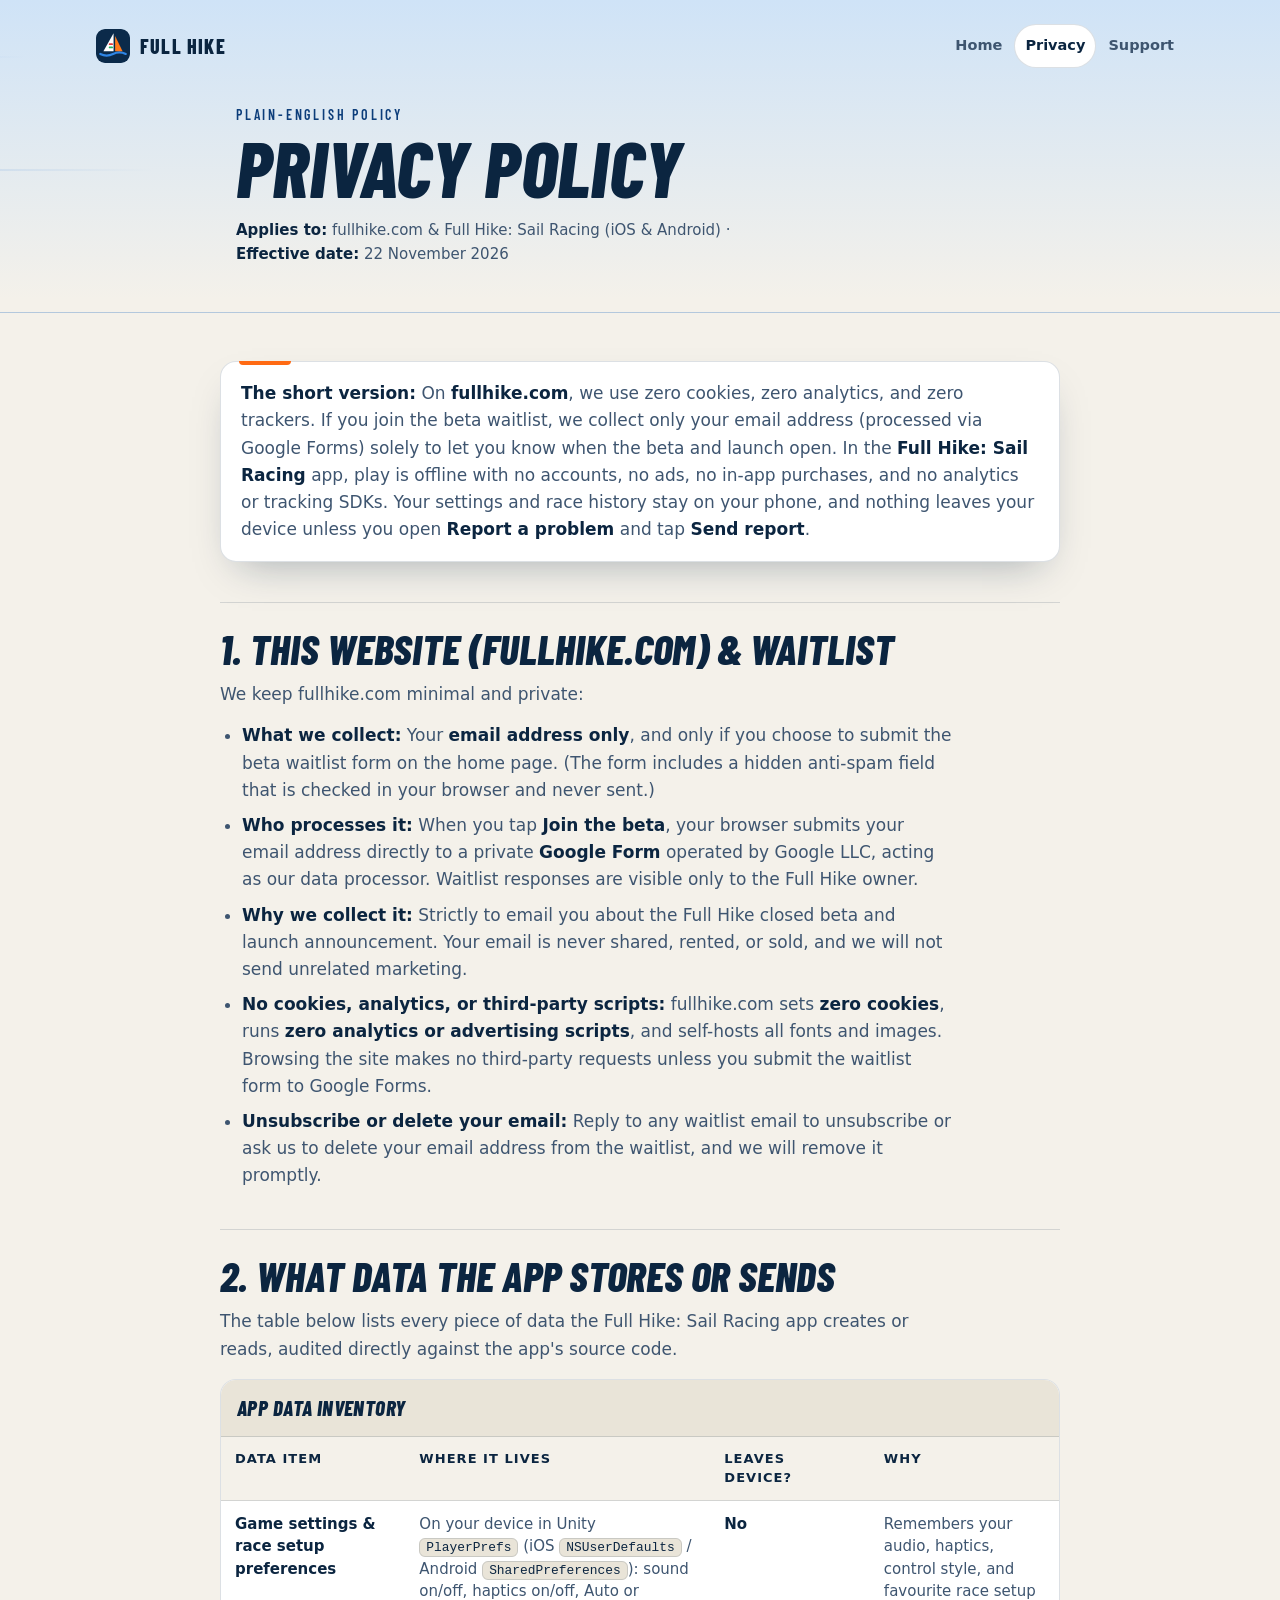
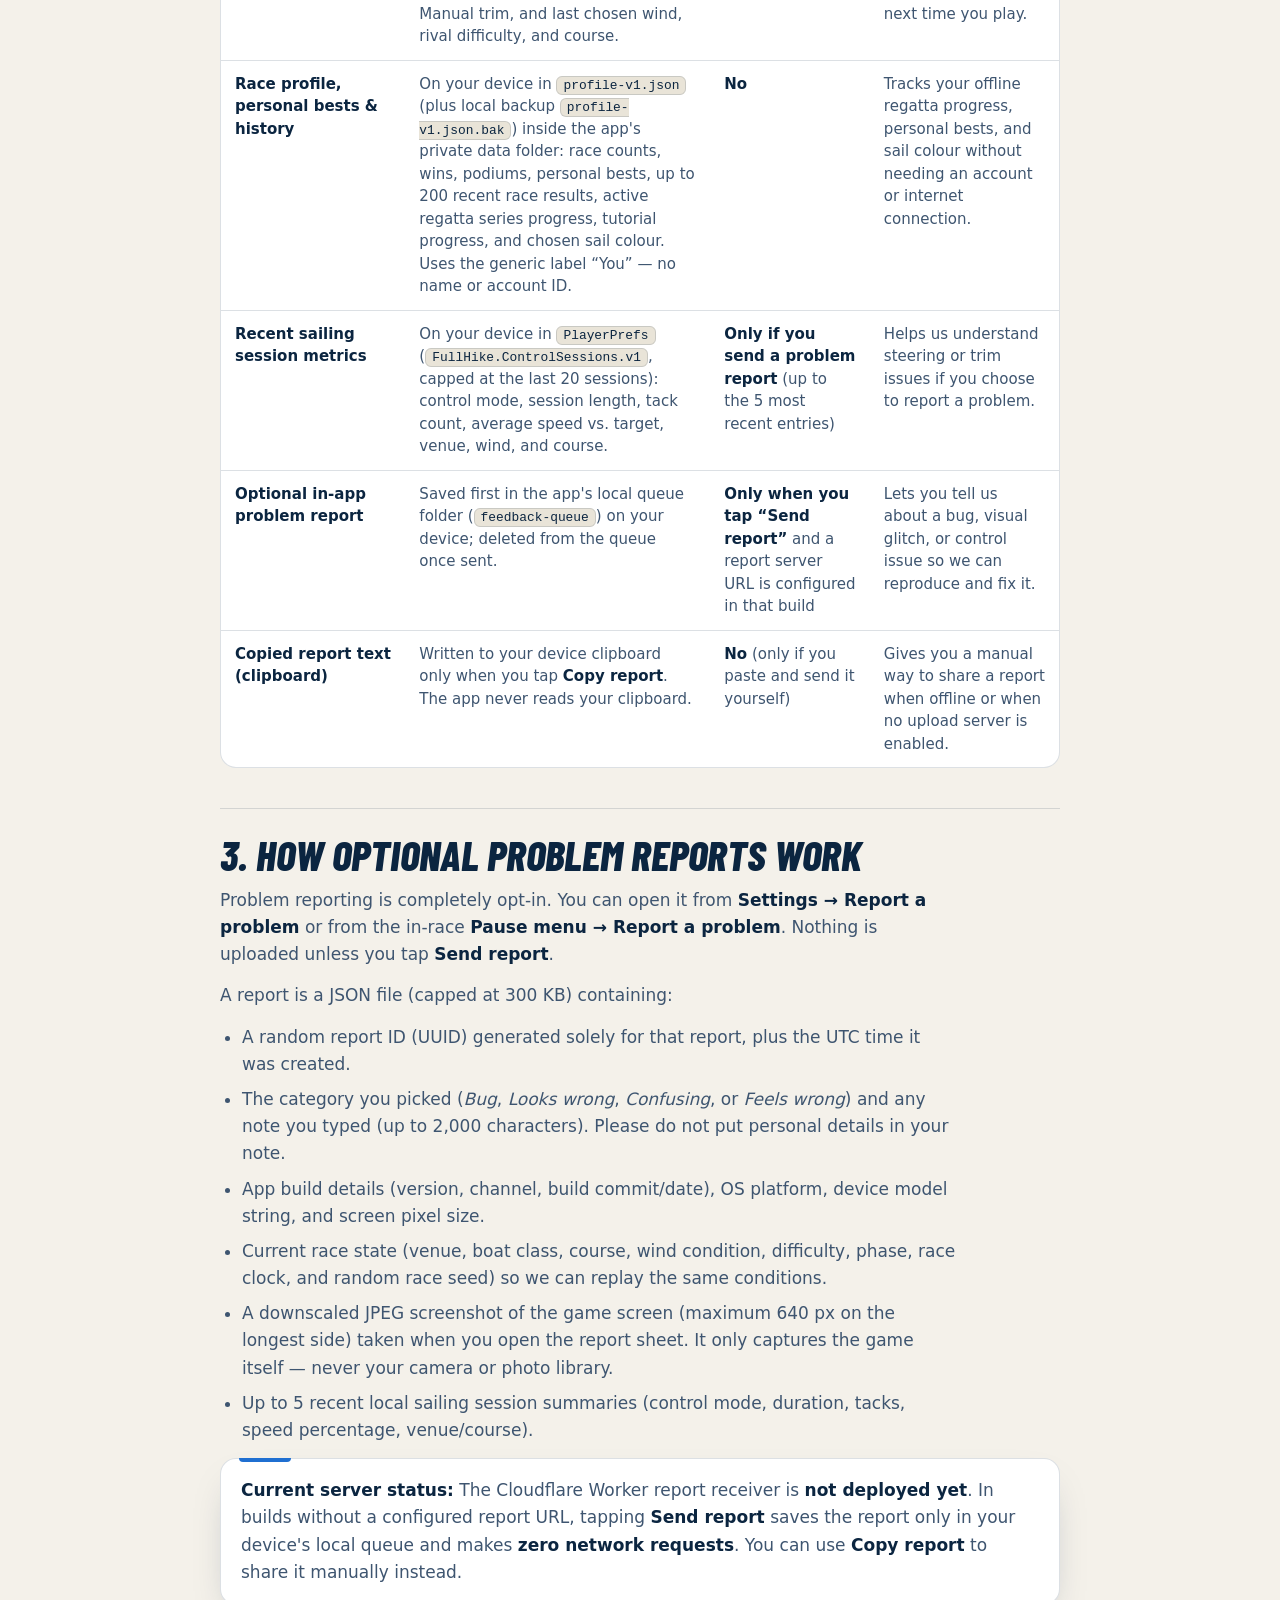
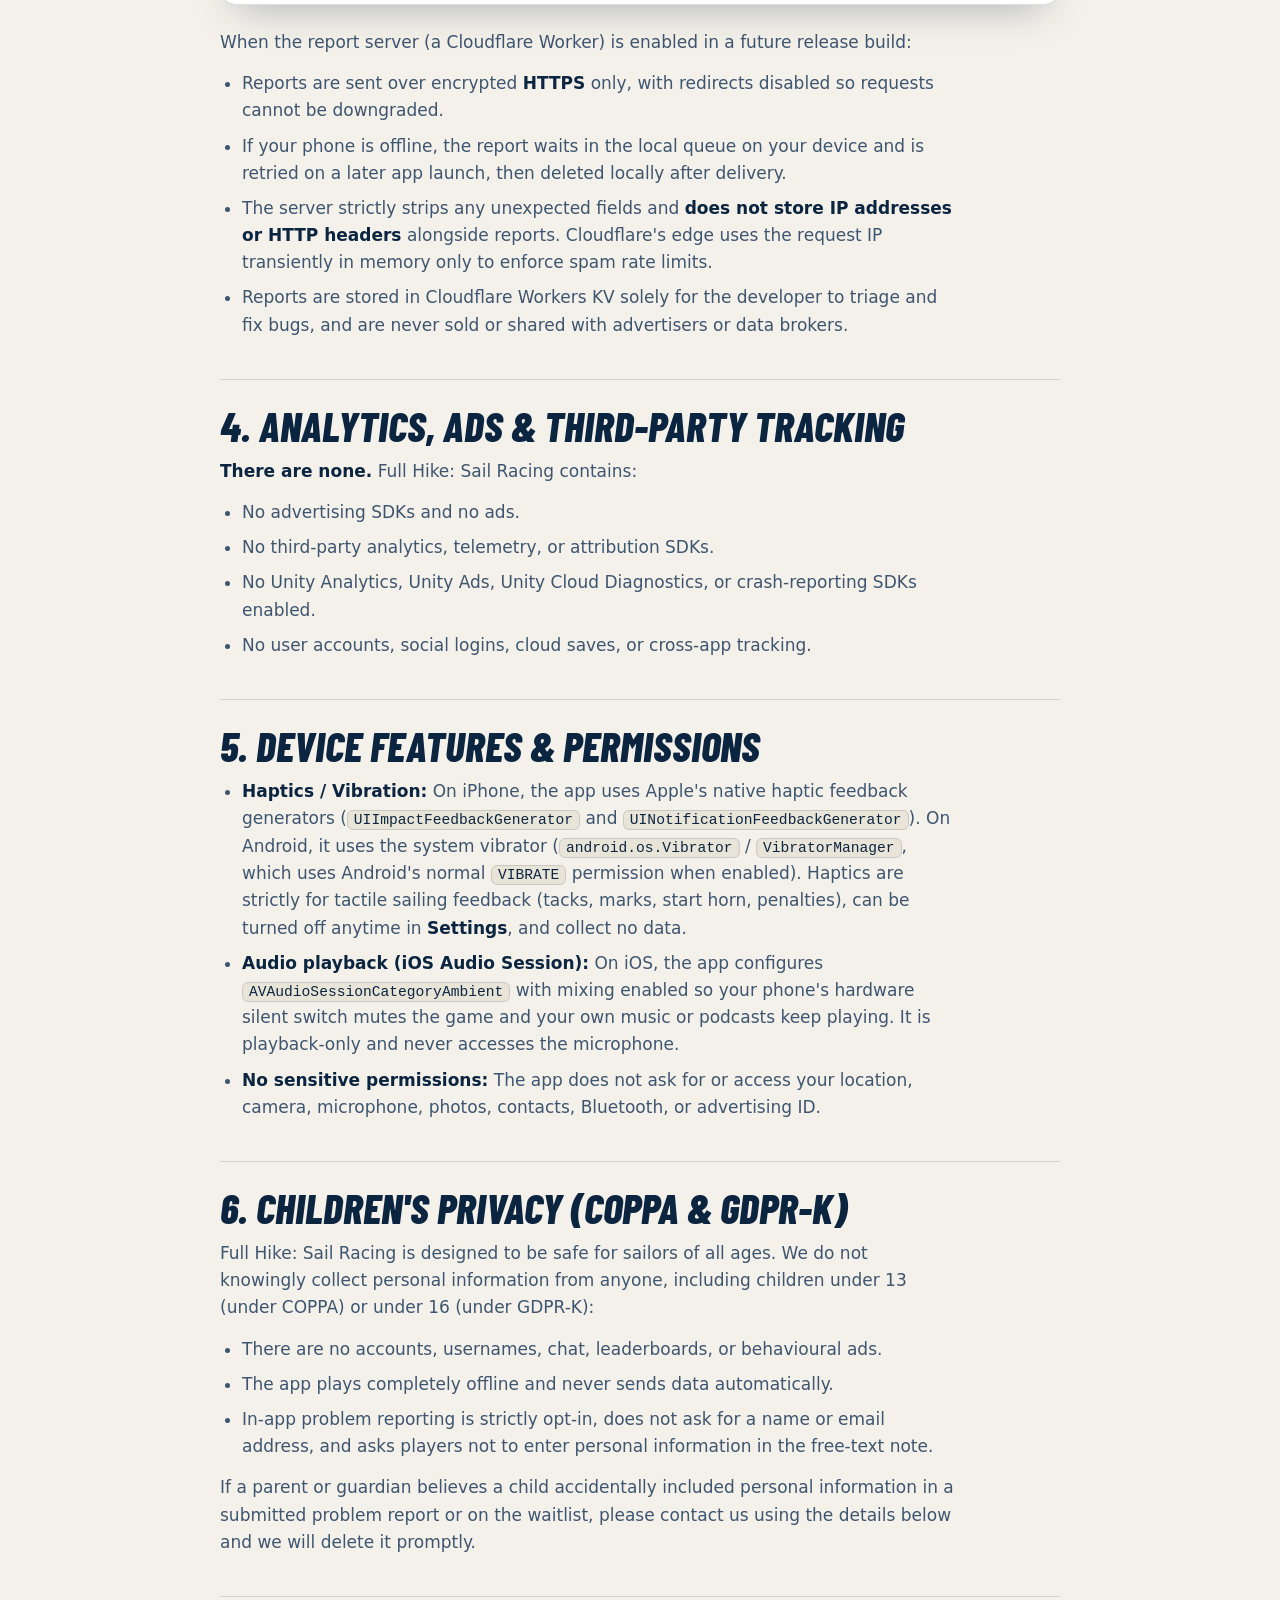
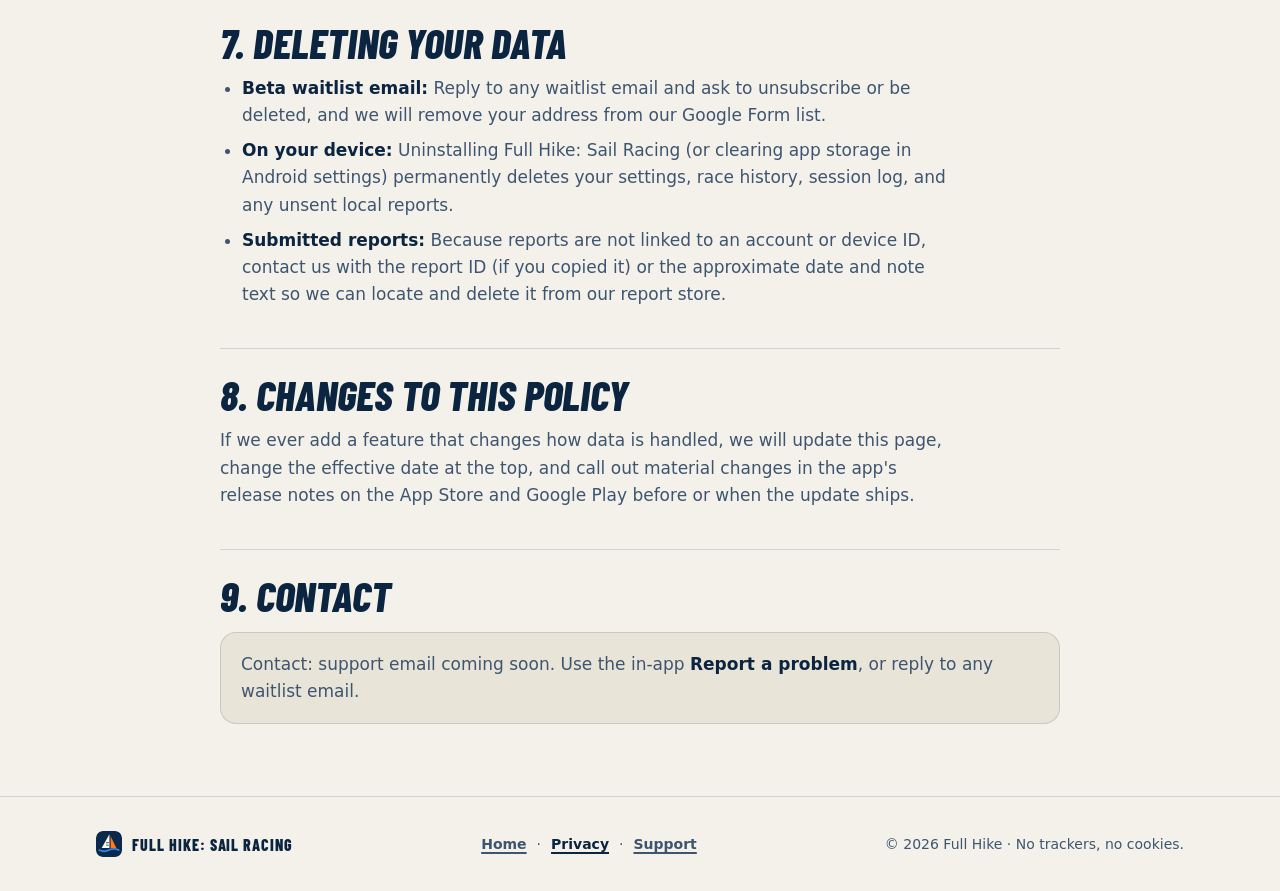
==== privacy/index.html @ 53c26223 "Add Privacy Policy and Support pages with footer links" ====
<!doctype html>
<html lang="en">
<head>
<meta charset="utf-8">
<meta name="viewport" content="width=device-width, initial-scale=1, viewport-fit=cover">
<title>Privacy Policy — Full Hike: Sail Racing</title>
<meta name="description" content="Plain-English privacy policy for fullhike.com and the Full Hike: Sail Racing app. No trackers or cookies on the website; offline play, no accounts, no ads, no analytics, and opt-in problem reporting in the app.">
<meta name="robots" content="index,follow">
<link rel="canonical" href="https://fullhike.com/privacy/">
<meta name="color-scheme" content="light dark">
<meta name="theme-color" content="#f4f1ea" media="(prefers-color-scheme: light)">
<meta name="theme-color" content="#071a2e" media="(prefers-color-scheme: dark)">
<link rel="icon" href="/assets/icon.svg" type="image/svg+xml">
<link rel="icon" href="/favicon.ico" sizes="32x32">
<link rel="apple-touch-icon" href="/assets/apple-touch-icon.png">

<meta property="og:type" content="website">
<meta property="og:site_name" content="Full Hike">
<meta property="og:url" content="https://fullhike.com/privacy/">
<meta property="og:title" content="Privacy Policy — Full Hike: Sail Racing">
<meta property="og:description" content="Plain-English privacy policy for fullhike.com and the Full Hike: Sail Racing app.">
<meta property="og:image" content="https://fullhike.com/assets/og.png">

<link rel="preload" href="/fonts/barlow-condensed-800.woff2" as="font" type="font/woff2" crossorigin>
<link rel="preload" href="/fonts/barlow-condensed-800i.woff2" as="font" type="font/woff2" crossorigin>
<link rel="stylesheet" href="/assets/legal.css">
</head>
<body>
<a class="skip" href="#main-content">Skip to main content</a>

<header class="page-hero">
  <div class="streaks" aria-hidden="true">
    <i style="top:18%;width:42%;animation-duration:10s;animation-delay:-3s"></i>
    <i style="top:54%;width:52%;animation-duration:12s;animation-delay:-7s"></i>
    <i style="top:84%;width:34%;animation-duration:14s;animation-delay:-1s"></i>
  </div>
  <div class="wrap">
    <div class="top">
      <a class="brand display" href="/" aria-label="Full Hike home"><img src="/assets/icon.svg" alt="" width="34" height="34">Full Hike</a>
      <nav class="nav" aria-label="Primary">
        <a href="/">Home</a>
        <a href="/privacy/" aria-current="page">Privacy</a>
        <a href="/support/">Support</a>
      </nav>
    </div>
  </div>
  <div class="prose-wrap hero-body">
    <p class="kicker display">Plain-English Policy</p>
    <h1 id="main-content" tabindex="-1">Privacy Policy</h1>
    <p class="meta">
      <strong>Applies to:</strong> fullhike.com &amp; Full Hike: Sail Racing (iOS &amp; Android) &middot;
      <strong>Effective date:</strong> 22 November 2026
    </p>
  </div>
</header>

<main class="prose-wrap prose">
  <div class="callout">
    <p><strong>The short version:</strong> On <strong>fullhike.com</strong>, we use zero cookies, zero analytics, and zero trackers. If you join the beta waitlist, we collect only your email address (processed via Google Forms) solely to let you know when the beta and launch open. In the <strong>Full Hike: Sail Racing</strong> app, play is offline with no accounts, no ads, no in-app purchases, and no analytics or tracking SDKs. Your settings and race history stay on your phone, and nothing leaves your device unless you open <strong>Report a problem</strong> and tap <strong>Send report</strong>.</p>
  </div>

  <h2>1. This website (fullhike.com) &amp; waitlist</h2>
  <p>We keep fullhike.com minimal and private:</p>
  <ul>
    <li><strong>What we collect:</strong> Your <strong>email address only</strong>, and only if you choose to submit the beta waitlist form on the home page. (The form includes a hidden anti-spam field that is checked in your browser and never sent.)</li>
    <li><strong>Who processes it:</strong> When you tap <strong>Join the beta</strong>, your browser submits your email address directly to a private <strong>Google Form</strong> operated by Google LLC, acting as our data processor. Waitlist responses are visible only to the Full Hike owner.</li>
    <li><strong>Why we collect it:</strong> Strictly to email you about the Full Hike closed beta and launch announcement. Your email is never shared, rented, or sold, and we will not send unrelated marketing.</li>
    <li><strong>No cookies, analytics, or third-party scripts:</strong> fullhike.com sets <strong>zero cookies</strong>, runs <strong>zero analytics or advertising scripts</strong>, and self-hosts all fonts and images. Browsing the site makes no third-party requests unless you submit the waitlist form to Google Forms.</li>
    <li><strong>Unsubscribe or delete your email:</strong> Reply to any waitlist email to unsubscribe or ask us to delete your email address from the waitlist, and we will remove it promptly.</li>
  </ul>

  <h2>2. What data the app stores or sends</h2>
  <p>The table below lists every piece of data the Full Hike: Sail Racing app creates or reads, audited directly against the app's source code.</p>

  <div class="table-wrap" role="region" aria-labelledby="app-data-caption" tabindex="0">
    <table class="data-table">
      <caption id="app-data-caption">App Data Inventory</caption>
      <thead>
        <tr>
          <th scope="col">Data item</th>
          <th scope="col">Where it lives</th>
          <th scope="col">Leaves device?</th>
          <th scope="col">Why</th>
        </tr>
      </thead>
      <tbody>
        <tr>
          <th scope="row">Game settings &amp; race setup preferences</th>
          <td>On your device in Unity <code>PlayerPrefs</code> (iOS <code>NSUserDefaults</code> / Android <code>SharedPreferences</code>): sound on/off, haptics on/off, Auto or Manual trim, and last chosen wind, rival difficulty, and course.</td>
          <td><strong>No</strong></td>
          <td>Remembers your audio, haptics, control style, and favourite race setup next time you play.</td>
        </tr>
        <tr>
          <th scope="row">Race profile, personal bests &amp; history</th>
          <td>On your device in <code>profile-v1.json</code> (plus local backup <code>profile-v1.json.bak</code>) inside the app's private data folder: race counts, wins, podiums, personal bests, up to 200 recent race results, active regatta series progress, tutorial progress, and chosen sail colour. Uses the generic label &ldquo;You&rdquo; &mdash; no name or account ID.</td>
          <td><strong>No</strong></td>
          <td>Tracks your offline regatta progress, personal bests, and sail colour without needing an account or internet connection.</td>
        </tr>
        <tr>
          <th scope="row">Recent sailing session metrics</th>
          <td>On your device in <code>PlayerPrefs</code> (<code>FullHike.ControlSessions.v1</code>, capped at the last 20 sessions): control mode, session length, tack count, average speed vs. target, venue, wind, and course.</td>
          <td><strong>Only if you send a problem report</strong> (up to the 5 most recent entries)</td>
          <td>Helps us understand steering or trim issues if you choose to report a problem.</td>
        </tr>
        <tr>
          <th scope="row">Optional in-app problem report</th>
          <td>Saved first in the app's local queue folder (<code>feedback-queue</code>) on your device; deleted from the queue once sent.</td>
          <td><strong>Only when you tap &ldquo;Send report&rdquo;</strong> and a report server URL is configured in that build</td>
          <td>Lets you tell us about a bug, visual glitch, or control issue so we can reproduce and fix it.</td>
        </tr>
        <tr>
          <th scope="row">Copied report text (clipboard)</th>
          <td>Written to your device clipboard only when you tap <strong>Copy report</strong>. The app never reads your clipboard.</td>
          <td><strong>No</strong> (only if you paste and send it yourself)</td>
          <td>Gives you a manual way to share a report when offline or when no upload server is enabled.</td>
        </tr>
      </tbody>
    </table>
  </div>

  <h2>3. How optional problem reports work</h2>
  <p>Problem reporting is completely opt-in. You can open it from <strong>Settings &rarr; Report a problem</strong> or from the in-race <strong>Pause menu &rarr; Report a problem</strong>. Nothing is uploaded unless you tap <strong>Send report</strong>.</p>
  <p>A report is a JSON file (capped at 300 KB) containing:</p>
  <ul>
    <li>A random report ID (UUID) generated solely for that report, plus the UTC time it was created.</li>
    <li>The category you picked (<em>Bug</em>, <em>Looks wrong</em>, <em>Confusing</em>, or <em>Feels wrong</em>) and any note you typed (up to 2,000 characters). Please do not put personal details in your note.</li>
    <li>App build details (version, channel, build commit/date), OS platform, device model string, and screen pixel size.</li>
    <li>Current race state (venue, boat class, course, wind condition, difficulty, phase, race clock, and random race seed) so we can replay the same conditions.</li>
    <li>A downscaled JPEG screenshot of the game screen (maximum 640 px on the longest side) taken when you open the report sheet. It only captures the game itself &mdash; never your camera or photo library.</li>
    <li>Up to 5 recent local sailing session summaries (control mode, duration, tacks, speed percentage, venue/course).</li>
  </ul>

  <div class="callout callout--sea">
    <p><strong>Current server status:</strong> The Cloudflare Worker report receiver is <strong>not deployed yet</strong>. In builds without a configured report URL, tapping <strong>Send report</strong> saves the report only in your device's local queue and makes <strong>zero network requests</strong>. You can use <strong>Copy report</strong> to share it manually instead.</p>
  </div>

  <p>When the report server (a Cloudflare Worker) is enabled in a future release build:</p>
  <ul>
    <li>Reports are sent over encrypted <strong>HTTPS</strong> only, with redirects disabled so requests cannot be downgraded.</li>
    <li>If your phone is offline, the report waits in the local queue on your device and is retried on a later app launch, then deleted locally after delivery.</li>
    <li>The server strictly strips any unexpected fields and <strong>does not store IP addresses or HTTP headers</strong> alongside reports. Cloudflare's edge uses the request IP transiently in memory only to enforce spam rate limits.</li>
    <li>Reports are stored in Cloudflare Workers KV solely for the developer to triage and fix bugs, and are never sold or shared with advertisers or data brokers.</li>
  </ul>

  <h2>4. Analytics, ads &amp; third-party tracking</h2>
  <p><strong>There are none.</strong> Full Hike: Sail Racing contains:</p>
  <ul>
    <li>No advertising SDKs and no ads.</li>
    <li>No third-party analytics, telemetry, or attribution SDKs.</li>
    <li>No Unity Analytics, Unity Ads, Unity Cloud Diagnostics, or crash-reporting SDKs enabled.</li>
    <li>No user accounts, social logins, cloud saves, or cross-app tracking.</li>
  </ul>

  <h2>5. Device features &amp; permissions</h2>
  <ul>
    <li><strong>Haptics / Vibration:</strong> On iPhone, the app uses Apple's native haptic feedback generators (<code>UIImpactFeedbackGenerator</code> and <code>UINotificationFeedbackGenerator</code>). On Android, it uses the system vibrator (<code>android.os.Vibrator</code> / <code>VibratorManager</code>, which uses Android's normal <code>VIBRATE</code> permission when enabled). Haptics are strictly for tactile sailing feedback (tacks, marks, start horn, penalties), can be turned off anytime in <strong>Settings</strong>, and collect no data.</li>
    <li><strong>Audio playback (iOS Audio Session):</strong> On iOS, the app configures <code>AVAudioSessionCategoryAmbient</code> with mixing enabled so your phone's hardware silent switch mutes the game and your own music or podcasts keep playing. It is playback-only and never accesses the microphone.</li>
    <li><strong>No sensitive permissions:</strong> The app does not ask for or access your location, camera, microphone, photos, contacts, Bluetooth, or advertising ID.</li>
  </ul>

  <h2>6. Children's privacy (COPPA &amp; GDPR-K)</h2>
  <p>Full Hike: Sail Racing is designed to be safe for sailors of all ages. We do not knowingly collect personal information from anyone, including children under 13 (under COPPA) or under 16 (under GDPR-K):</p>
  <ul>
    <li>There are no accounts, usernames, chat, leaderboards, or behavioural ads.</li>
    <li>The app plays completely offline and never sends data automatically.</li>
    <li>In-app problem reporting is strictly opt-in, does not ask for a name or email address, and asks players not to enter personal information in the free-text note.</li>
  </ul>
  <p>If a parent or guardian believes a child accidentally included personal information in a submitted problem report or on the waitlist, please contact us using the details below and we will delete it promptly.</p>

  <h2>7. Deleting your data</h2>
  <ul>
    <li><strong>Beta waitlist email:</strong> Reply to any waitlist email and ask to unsubscribe or be deleted, and we will remove your address from our Google Form list.</li>
    <li><strong>On your device:</strong> Uninstalling Full Hike: Sail Racing (or clearing app storage in Android settings) permanently deletes your settings, race history, session log, and any unsent local reports.</li>
    <li><strong>Submitted reports:</strong> Because reports are not linked to an account or device ID, contact us with the report ID (if you copied it) or the approximate date and note text so we can locate and delete it from our report store.</li>
  </ul>

  <h2>8. Changes to this policy</h2>
  <p>If we ever add a feature that changes how data is handled, we will update this page, change the effective date at the top, and call out material changes in the app's release notes on the App Store and Google Play before or when the update ships.</p>

  <h2>9. Contact</h2>
  <div class="contact-box">
    <!-- TODO-OWNER: Replace placeholder support@fullhike.example with the real support email address and link it here once live -->
    <p>Contact: support email coming soon. Use the in-app <strong>Report a problem</strong>, or reply to any waitlist email.</p>
  </div>
</main>

<footer>
  <div class="wrap foot">
    <a class="brand display" href="/"><img src="/assets/icon.svg" alt="" width="26" height="26">Full Hike: Sail Racing</a>
    <nav class="foot-links" aria-label="Footer">
      <a href="/">Home</a><span aria-hidden="true">&middot;</span>
      <a href="/privacy/" aria-current="page">Privacy</a><span aria-hidden="true">&middot;</span>
      <a href="/support/">Support</a>
    </nav>
    <span>&copy; 2026 Full Hike &middot; No trackers, no cookies.</span>
  </div>
</footer>
</body>
</html>
---- assets/legal.css ----
@font-face{font-family:"Barlow Condensed";font-weight:600;font-display:swap;src:url(/fonts/barlow-condensed-600.woff2) format("woff2")}
@font-face{font-family:"Barlow Condensed";font-weight:800;font-display:swap;src:url(/fonts/barlow-condensed-800.woff2) format("woff2")}
@font-face{font-family:"Barlow Condensed";font-weight:800;font-style:italic;font-display:swap;src:url(/fonts/barlow-condensed-800i.woff2) format("woff2")}

:root{
  --bg:#f4f1ea;
  --bg-2:#e9e4d8;
  --ink:#0b2540;
  --ink-2:#3e5570;
  --line:rgba(11,37,64,.14);
  --sea:#1f6fd1;
  --sea-deep:#0c3d7a;
  --card:#ffffff;
  --mark:#ff6a13;
  --mark-ink:#b8460a;
  --port:#e5383b;
  --stbd:#16a557;
  --focus:#ff6a13;
  --hero-1:#cfe3f7;
  --hero-2:#f4f1ea;
  --streak:rgba(31,111,209,.22);
  --shadow:0 18px 40px -18px rgba(11,37,64,.35);
  color-scheme:light;
}
@media (prefers-color-scheme:dark){
  :root:not([data-theme="light"]){
    --bg:#071a2e;
    --bg-2:#0b2440;
    --ink:#eaf2fb;
    --ink-2:#a8bdd4;
    --line:rgba(234,242,251,.14);
    --sea:#4a9bf0;
    --sea-deep:#9cc8f7;
    --card:#0e2a49;
    --mark:#ff7a2b;
    --mark-ink:#ffa064;
    --hero-1:#0d3460;
    --hero-2:#071a2e;
    --streak:rgba(150,200,255,.16);
    --shadow:0 18px 40px -18px rgba(0,0,0,.75);
    color-scheme:dark;
  }
}
:root[data-theme="dark"]{
  --bg:#071a2e;
  --bg-2:#0b2440;
  --ink:#eaf2fb;
  --ink-2:#a8bdd4;
  --line:rgba(234,242,251,.14);
  --sea:#4a9bf0;
  --sea-deep:#9cc8f7;
  --card:#0e2a49;
  --mark:#ff7a2b;
  --mark-ink:#ffa064;
  --hero-1:#0d3460;
  --hero-2:#071a2e;
  --streak:rgba(150,200,255,.16);
  --shadow:0 18px 40px -18px rgba(0,0,0,.75);
  color-scheme:dark;
}

*{box-sizing:border-box}
html{-webkit-text-size-adjust:100%;scroll-behavior:smooth}
@media (prefers-reduced-motion:reduce){html{scroll-behavior:auto}}
body{
  margin:0;
  background:var(--bg);
  color:var(--ink);
  font:17px/1.6 system-ui,-apple-system,"Segoe UI",Roboto,"Helvetica Neue",Arial,sans-serif;
  overflow-x:clip;
}
img{max-width:100%;height:auto;display:block}
a{color:var(--sea-deep);text-underline-offset:.18em;text-decoration-thickness:1.5px}
a:hover{color:var(--sea)}
:where(a,button,summary,[tabindex="-1"],[tabindex="0"]):focus-visible{
  outline:3px solid var(--focus);
  outline-offset:3px;
}

.wrap{
  width:100%;
  max-width:1120px;
  margin:0 auto;
  padding:0 max(16px,env(safe-area-inset-right)) 0 max(16px,env(safe-area-inset-left));
}
.prose-wrap{
  width:100%;
  max-width:840px;
  margin:0 auto;
  padding:0 max(16px,env(safe-area-inset-right)) 0 max(16px,env(safe-area-inset-left));
}
.display{font-family:"Barlow Condensed","Arial Narrow",system-ui,sans-serif;letter-spacing:.01em}

.skip{
  position:absolute;
  left:-9999px;
  top:12px;
  z-index:100;
  padding:10px 16px;
  border-radius:10px;
  background:var(--mark);
  color:#1b0c02;
  font-weight:700;
  text-decoration:none;
}
.skip:focus{left:12px}

/* ---------- hero ---------- */
.page-hero{
  position:relative;
  isolation:isolate;
  overflow:hidden;
  background:linear-gradient(180deg,var(--hero-1) 0%,var(--hero-2) 96%);
  border-bottom:1px solid var(--line);
  padding:18px 0 36px;
}
.streaks{position:absolute;inset:0;z-index:-1;pointer-events:none}
.streaks i{
  position:absolute;
  left:-40%;
  height:2px;
  border-radius:2px;
  background:linear-gradient(90deg,transparent,var(--streak),transparent);
  animation:gust linear infinite;
}
@keyframes gust{from{transform:translateX(0) rotate(-8deg)}to{transform:translateX(260vw) rotate(-8deg)}}
@media (prefers-reduced-motion:reduce){.streaks i{animation:none!important}}

.top{
  display:flex;
  flex-wrap:wrap;
  align-items:center;
  justify-content:space-between;
  gap:10px 16px;
}
.brand{
  display:inline-flex;
  align-items:center;
  gap:10px;
  min-height:44px;
  color:var(--ink);
  text-decoration:none;
  font-weight:800;
  font-size:20px;
  text-transform:uppercase;
  letter-spacing:.06em;
}
.brand:hover{color:var(--ink)}
.brand img{width:34px;height:34px;border-radius:9px}

.nav{display:flex;flex-wrap:wrap;align-items:center;gap:2px}
.nav a{
  display:inline-flex;
  align-items:center;
  min-height:44px;
  padding:6px 10px;
  border-radius:999px;
  color:var(--ink-2);
  text-decoration:none;
  font-size:14.5px;
  font-weight:600;
}
.nav a:hover{color:var(--ink);background:color-mix(in srgb,var(--card) 55%,transparent)}
.nav a[aria-current="page"]{
  color:var(--ink);
  background:var(--card);
  border:1px solid var(--line);
}

.hero-body{margin-top:28px}
.kicker{
  margin:0 0 6px;
  font-size:14px;
  font-weight:600;
  text-transform:uppercase;
  letter-spacing:.2em;
  color:var(--sea-deep);
}
h1{
  margin:0;
  font-family:"Barlow Condensed","Arial Narrow",system-ui,sans-serif;
  font-weight:800;
  font-style:italic;
  text-transform:uppercase;
  line-height:.92;
  font-size:clamp(46px,12vw,78px);
  letter-spacing:.005em;
}
.meta{
  margin:14px 0 0;
  font-size:15px;
  color:var(--ink-2);
  max-width:60ch;
}
.meta strong{color:var(--ink)}

/* ---------- prose ---------- */
.prose{padding:36px 0 56px}
.prose h2{
  margin:40px 0 12px;
  padding-top:24px;
  border-top:1px solid var(--line);
  font-family:"Barlow Condensed","Arial Narrow",system-ui,sans-serif;
  font-weight:800;
  font-style:italic;
  text-transform:uppercase;
  line-height:1;
  font-size:clamp(30px,7vw,42px);
}
.prose h2:first-child{margin-top:0;padding-top:0;border-top:0}
.prose h3{
  margin:22px 0 8px;
  font-family:"Barlow Condensed","Arial Narrow",system-ui,sans-serif;
  font-weight:800;
  text-transform:uppercase;
  letter-spacing:.02em;
  line-height:1.1;
  font-size:24px;
}
.prose p,.prose ul,.prose ol{
  margin:0 0 14px;
  color:var(--ink-2);
  max-width:68ch;
}
.prose ul,.prose ol{padding-left:22px}
.prose li{margin-bottom:8px}
.prose li:last-child{margin-bottom:0}
.prose strong{color:var(--ink)}
.prose code{
  font-family:ui-monospace,"Cascadia Mono",Consolas,monospace;
  font-size:.86em;
  background:var(--bg-2);
  color:var(--ink);
  border:1px solid var(--line);
  border-radius:6px;
  padding:1px 6px;
  word-break:break-word;
}

/* ---------- callout ---------- */
.callout{
  position:relative;
  margin:0 0 24px;
  padding:18px 20px;
  background:var(--card);
  border:1px solid var(--line);
  border-radius:16px;
  box-shadow:var(--shadow);
}
.callout::before{
  content:"";
  position:absolute;
  left:18px;
  top:-1px;
  width:52px;
  height:4px;
  border-radius:0 0 4px 4px;
  background:var(--mark);
}
.callout--sea::before{background:var(--sea)}
.callout p{margin:0;max-width:none}
.callout p + p{margin-top:10px}

/* ---------- cards grid (Support) ---------- */
.cards{
  display:grid;
  gap:16px;
  margin:18px 0 22px;
}
@media (min-width:680px){
  .cards{grid-template-columns:repeat(2,minmax(0,1fr))}
}
.card{
  position:relative;
  padding:20px 20px 18px;
  background:var(--card);
  border:1px solid var(--line);
  border-radius:16px;
}
.card::before{
  content:"";
  position:absolute;
  left:18px;
  top:-1px;
  width:44px;
  height:4px;
  border-radius:0 0 4px 4px;
  background:var(--sea);
}
.card h3{margin-top:4px}
.card ol{margin:0;padding-left:20px}
.card li{font-size:15.5px}

/* ---------- responsive data table ---------- */
.table-wrap{
  margin:16px 0 24px;
  overflow-x:auto;
  max-inline-size:100%;
  container-type:inline-size;
  border-radius:16px;
  border:1px solid var(--line);
  background:var(--card);
}
.data-table{
  width:100%;
  border-collapse:separate;
  border-spacing:0;
  font-size:15px;
  line-height:1.5;
  --label-2:"Where it lives";
  --label-3:"Leaves device?";
  --label-4:"Why";
}
.data-table caption{
  padding:12px 16px;
  text-align:left;
  font-family:"Barlow Condensed","Arial Narrow",system-ui,sans-serif;
  font-weight:800;
  font-style:italic;
  font-size:21px;
  letter-spacing:.02em;
  text-transform:uppercase;
  color:var(--ink);
  background:var(--bg-2);
  border-bottom:1px solid var(--line);
}
.data-table th,.data-table td{
  padding:12px 14px;
  text-align:left;
  vertical-align:top;
  border-bottom:1px solid var(--line);
}
.data-table thead th{
  background:var(--bg);
  color:var(--ink);
  font-size:13px;
  font-weight:700;
  letter-spacing:.08em;
  text-transform:uppercase;
}
.data-table tbody th{
  color:var(--ink);
  font-weight:700;
  width:22%;
}
.data-table tbody td{color:var(--ink-2)}
.data-table tbody tr:last-child th,
.data-table tbody tr:last-child td{border-bottom:0}

@container (width < 620px){
  .table-wrap{
    border:0;
    background:transparent;
    overflow:visible;
  }
  .data-table,
  .data-table tbody,
  .data-table tr,
  .data-table th,
  .data-table td{display:block;width:100%}
  .data-table caption{
    display:block;
    border:1px solid var(--line);
    border-radius:14px;
    margin-bottom:12px;
  }
  .data-table thead{display:none}
  .data-table tbody tr{
    margin-bottom:12px;
    border:1px solid var(--line);
    border-radius:16px;
    background:var(--card);
    overflow:hidden;
  }
  .data-table tbody tr:last-child{margin-bottom:0}
  .data-table tbody th{
    width:100%;
    background:var(--bg-2);
    border-bottom:1px solid var(--line);
    font-size:16px;
    padding:12px 16px;
  }
  .data-table tbody td{
    padding:10px 16px;
    border-bottom:1px solid var(--line);
  }
  .data-table tbody td:last-child{border-bottom:0}
  .data-table tbody td::before{
    display:block;
    margin-bottom:2px;
    font-size:12px;
    font-weight:700;
    letter-spacing:.1em;
    text-transform:uppercase;
    color:var(--mark-ink);
  }
  .data-table tbody td:nth-child(2)::before{content:var(--label-2)}
  .data-table tbody td:nth-child(3)::before{content:var(--label-3)}
  .data-table tbody td:nth-child(4)::before{content:var(--label-4)}
}

/* ---------- native accordion FAQ ---------- */
.accordion{
  display:grid;
  gap:12px;
  margin-top:16px;
}
.accordion details{
  background:var(--card);
  border:1px solid var(--line);
  border-radius:16px;
  overflow:hidden;
}
.accordion details[open]{
  border-color:color-mix(in srgb,var(--mark) 55%,var(--line));
}
.accordion summary{
  list-style:none;
  display:flex;
  align-items:center;
  gap:12px;
  min-height:52px;
  padding:14px 18px;
  font-weight:700;
  font-size:17px;
  line-height:1.35;
  color:var(--ink);
  cursor:pointer;
}
.accordion summary::-webkit-details-marker{display:none}
.accordion summary::before{
  content:"";
  inline-size:12px;
  block-size:12px;
  flex-shrink:0;
  background-color:var(--mark);
  clip-path:polygon(15% 22%,85% 22%,50% 82%);
  rotate:-90deg;
}
.accordion details[open] > summary::before{rotate:0deg}
.accordion details::details-content{
  interpolate-size:allow-keywords;
  overflow:clip;
  contain:layout;
}
.accordion details:not([open])::details-content{block-size:0}
@media (prefers-reduced-motion:no-preference){
  .accordion summary::before{transition:rotate .2s ease}
  .accordion details::details-content{
    transition:block-size,content-visibility,display;
    transition-duration:.28s;
    transition-timing-function:ease-in-out;
    transition-behavior:allow-discrete;
  }
}
.accordion__body{
  padding:0 18px 18px;
  color:var(--ink-2);
}
@media (min-width:560px){
  .accordion__body{padding:0 18px 18px 42px}
}
.accordion__body p{margin:0 0 12px;max-width:65ch}
.accordion__body p:last-child{margin-bottom:0}
.accordion__body ul{margin:6px 0 12px;padding-left:20px}
.accordion__body li{margin-bottom:7px}
.accordion__body li:last-child{margin-bottom:0}

/* ---------- contact card ---------- */
.contact-box{
  margin-top:16px;
  padding:18px 20px;
  background:var(--bg-2);
  border:1px solid var(--line);
  border-radius:16px;
}
.contact-box p{margin:0;max-width:none}
.contact-box p + p{margin-top:10px}

/* ---------- footer ---------- */
footer{
  border-top:1px solid var(--line);
  padding:34px 0 calc(34px + env(safe-area-inset-bottom));
  font-size:14px;
  color:var(--ink-2);
}
.foot{display:flex;flex-direction:column;gap:12px}
.foot .brand{font-size:16px;min-height:auto}
.foot .brand img{width:26px;height:26px;border-radius:7px}
.foot-links{display:flex;flex-wrap:wrap;align-items:center;gap:10px}
.foot-links a{color:var(--ink-2);font-weight:600}
.foot-links a:hover,.foot-links a[aria-current="page"]{color:var(--ink)}

@media (min-width:900px){
  .page-hero{padding:24px 0 46px}
  .hero-body{margin-top:36px}
  .prose{padding:48px 0 72px}
  .foot{flex-direction:row;justify-content:space-between;align-items:center;gap:16px 24px}
}
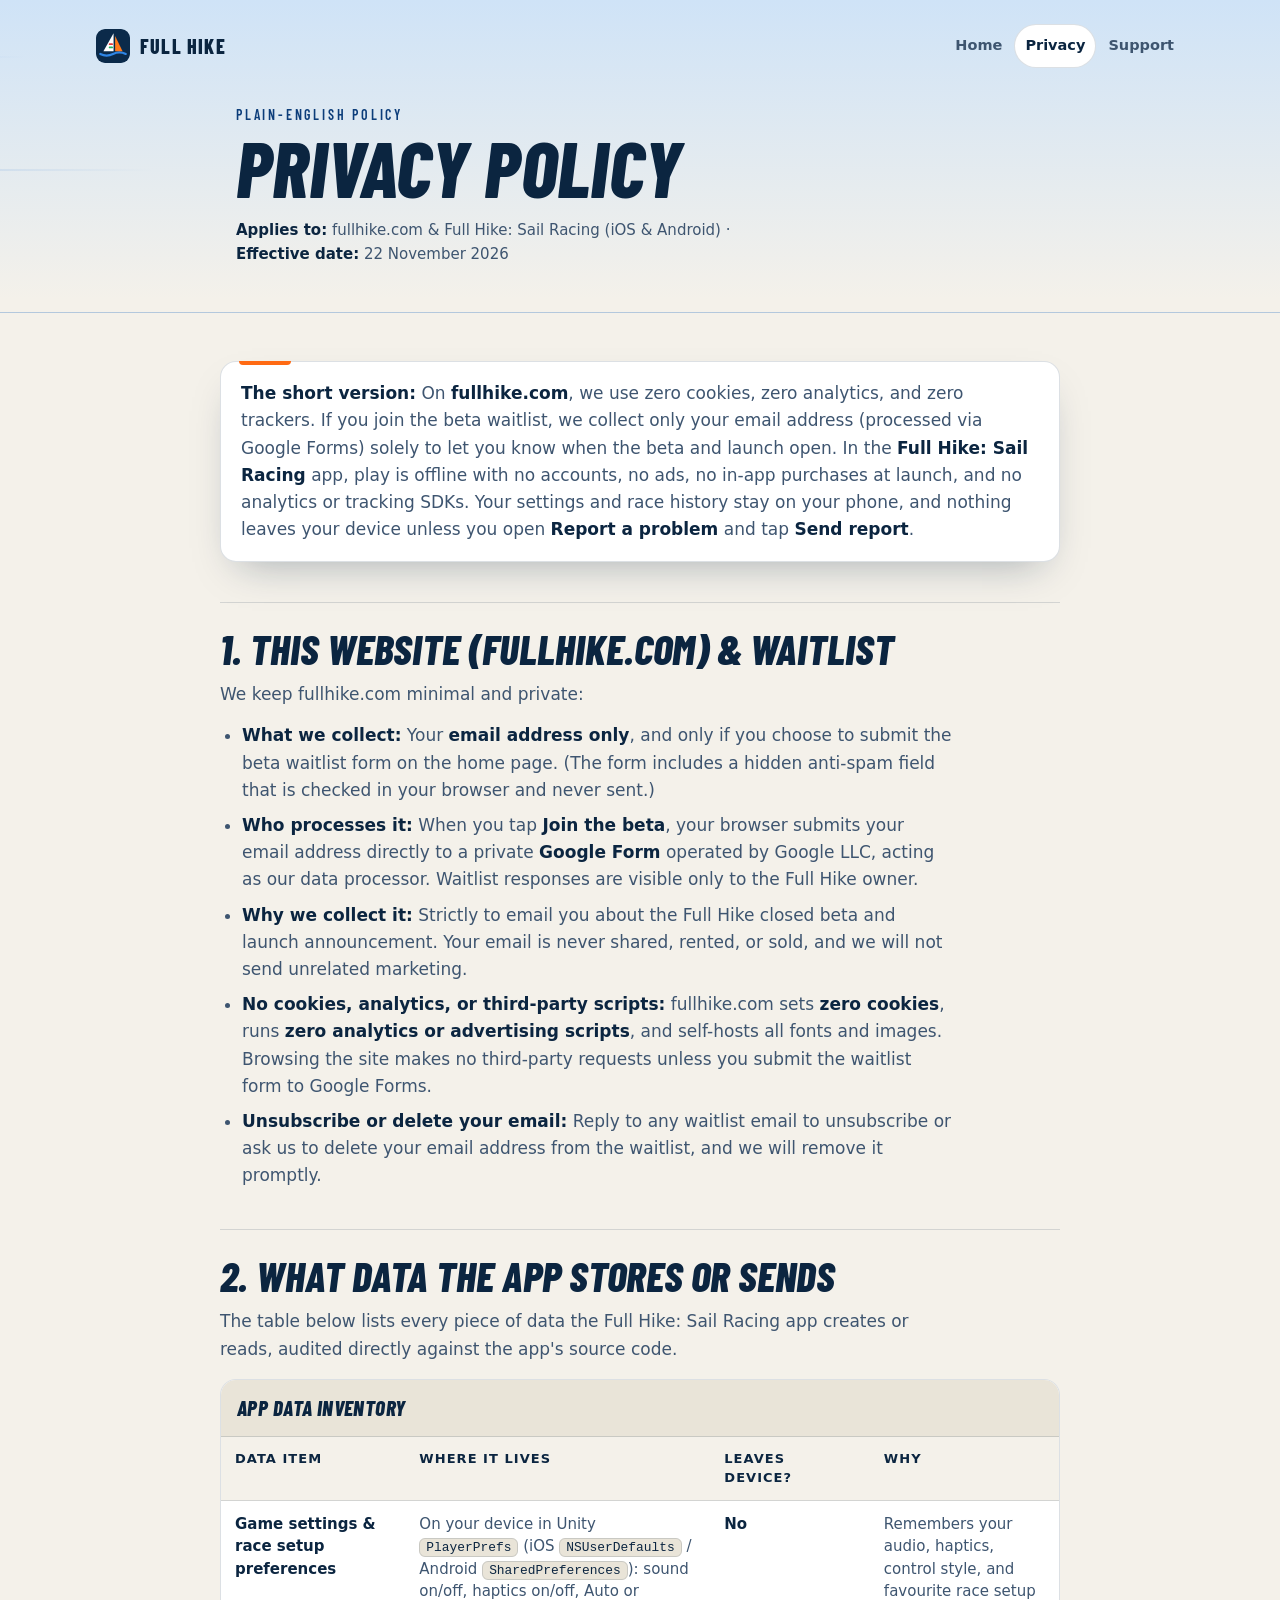
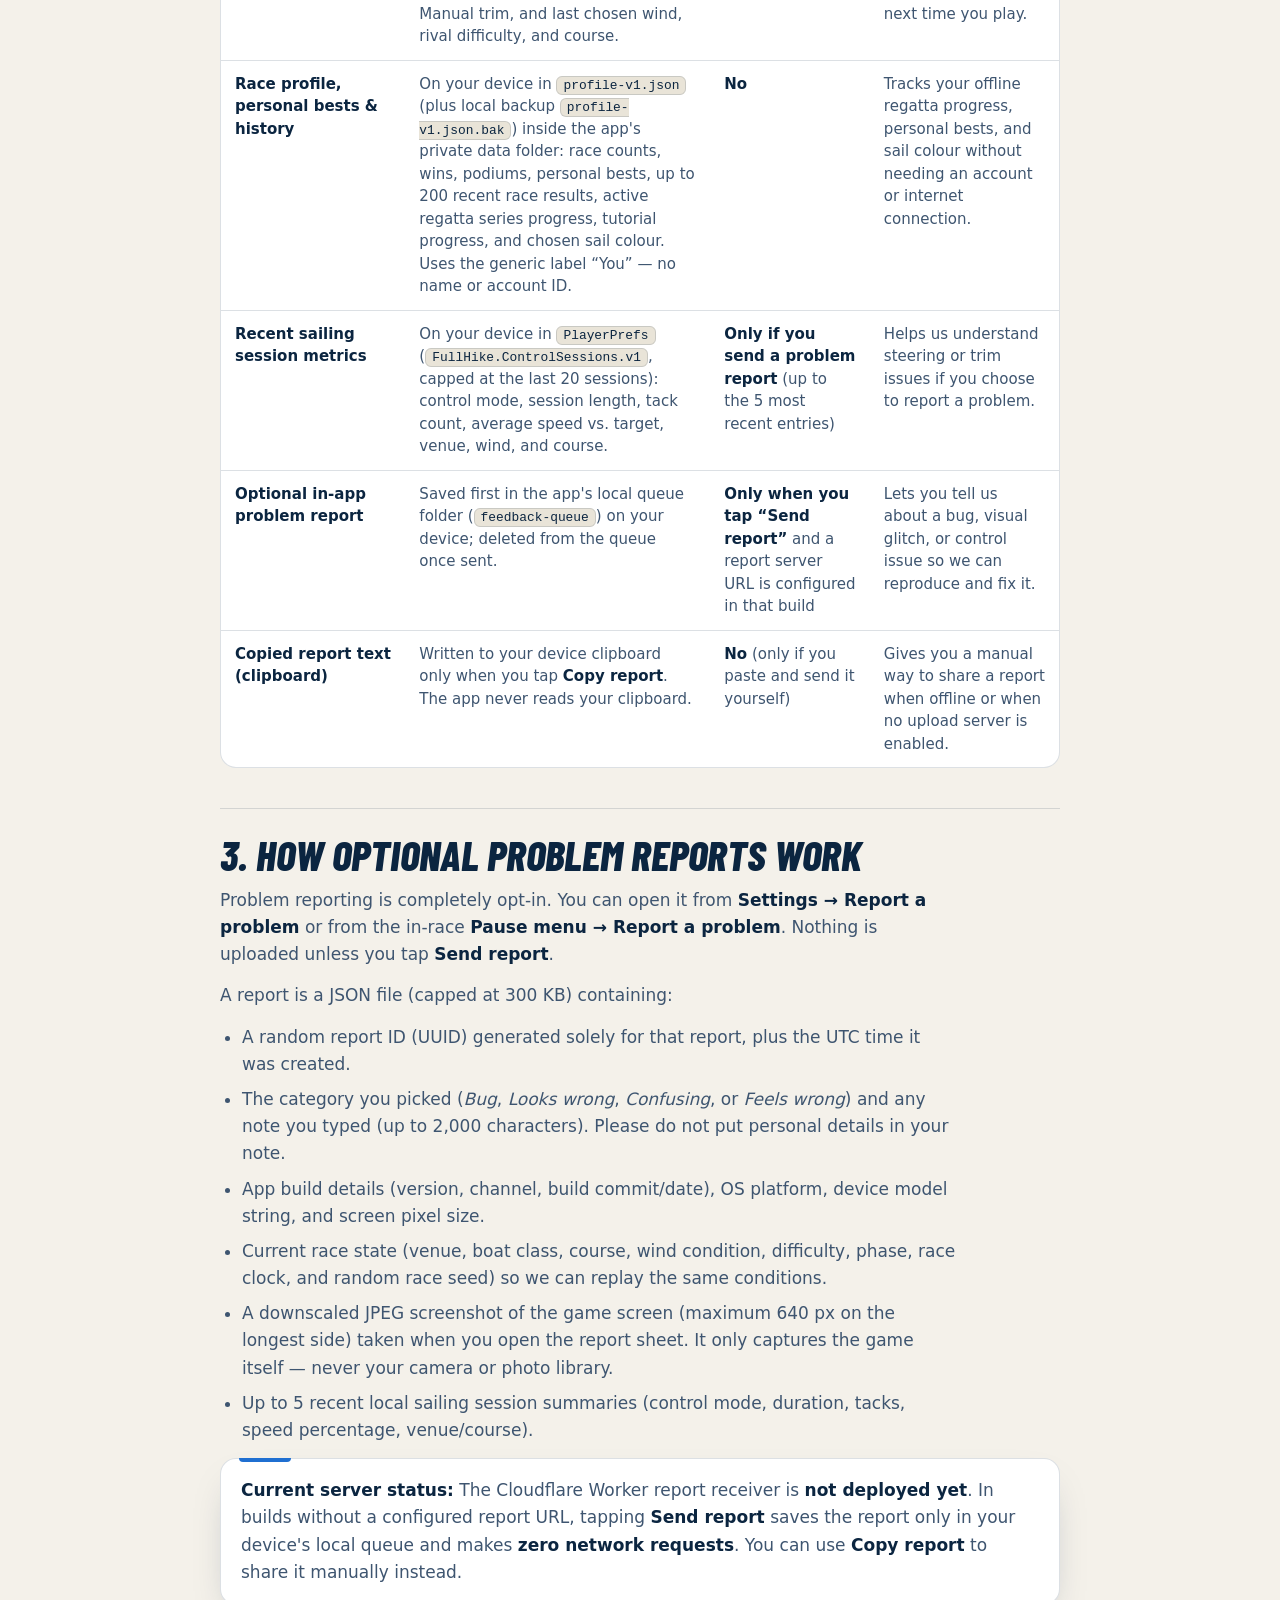
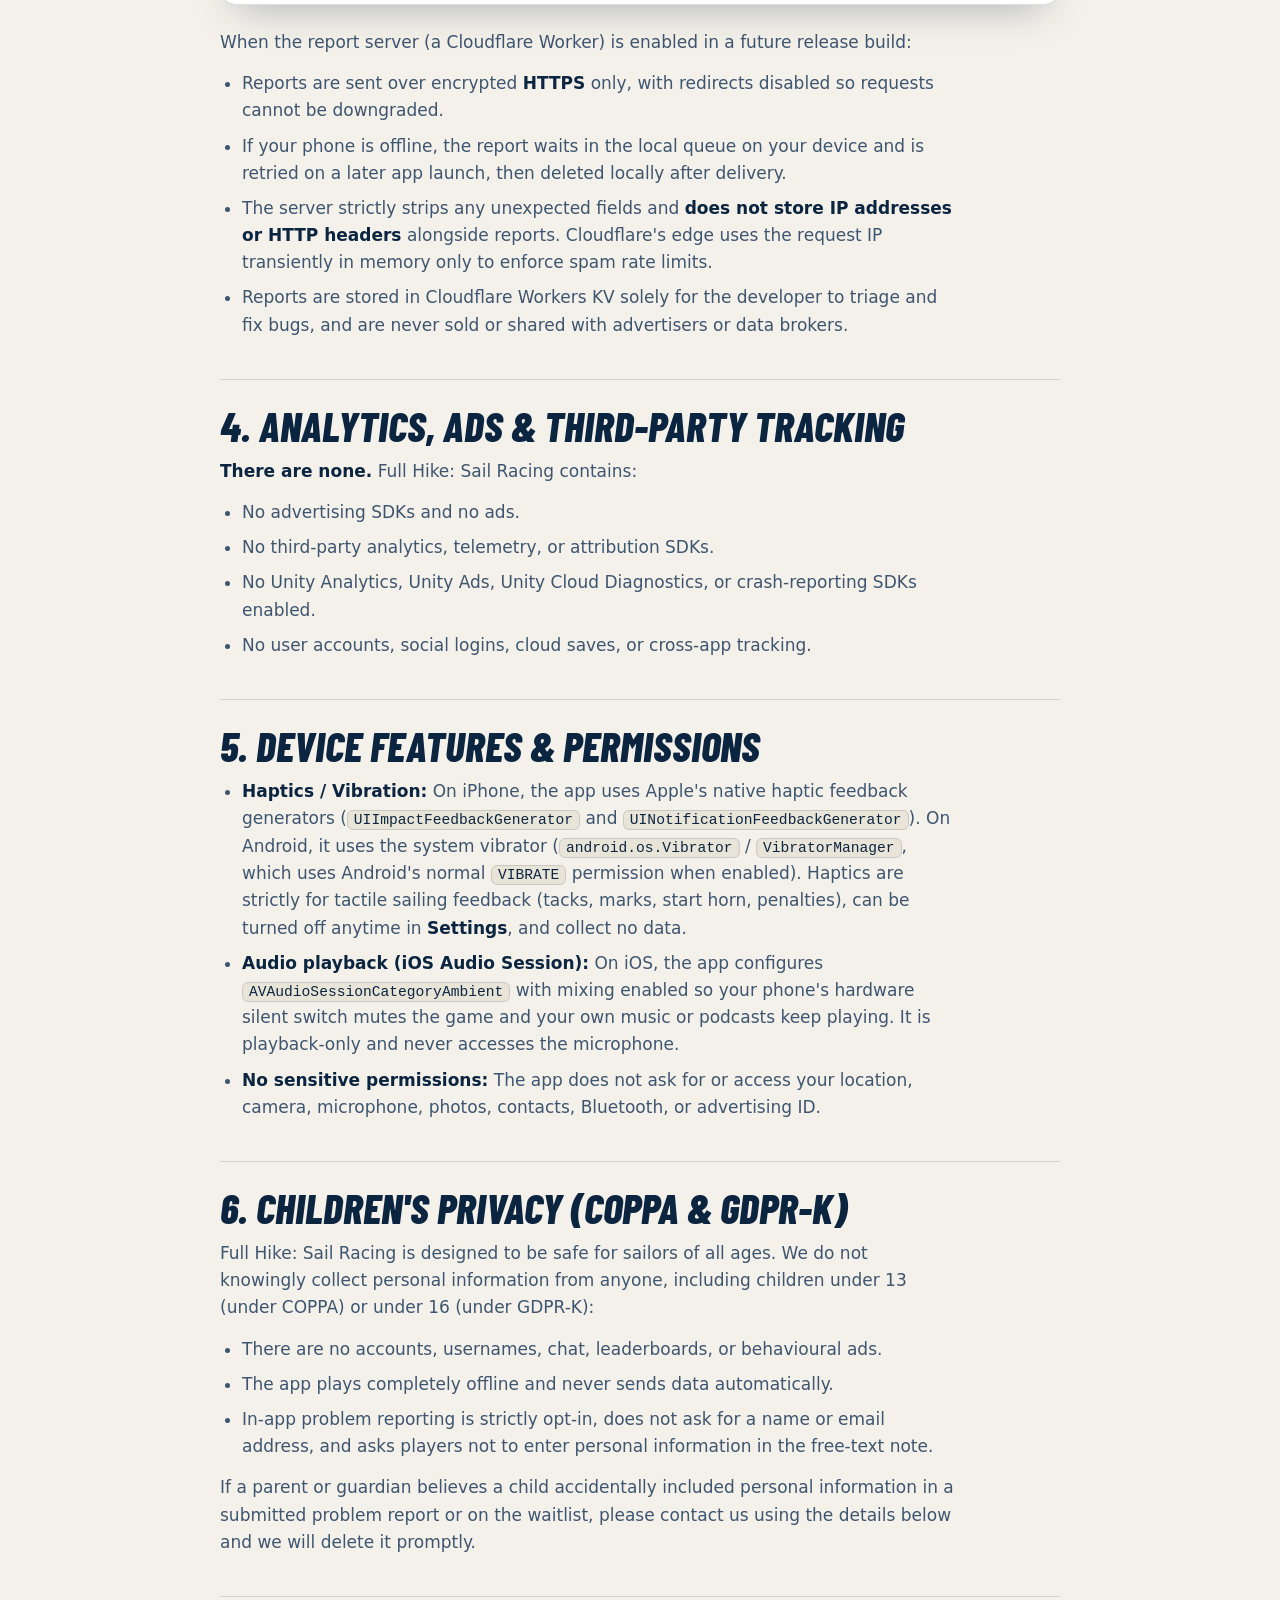
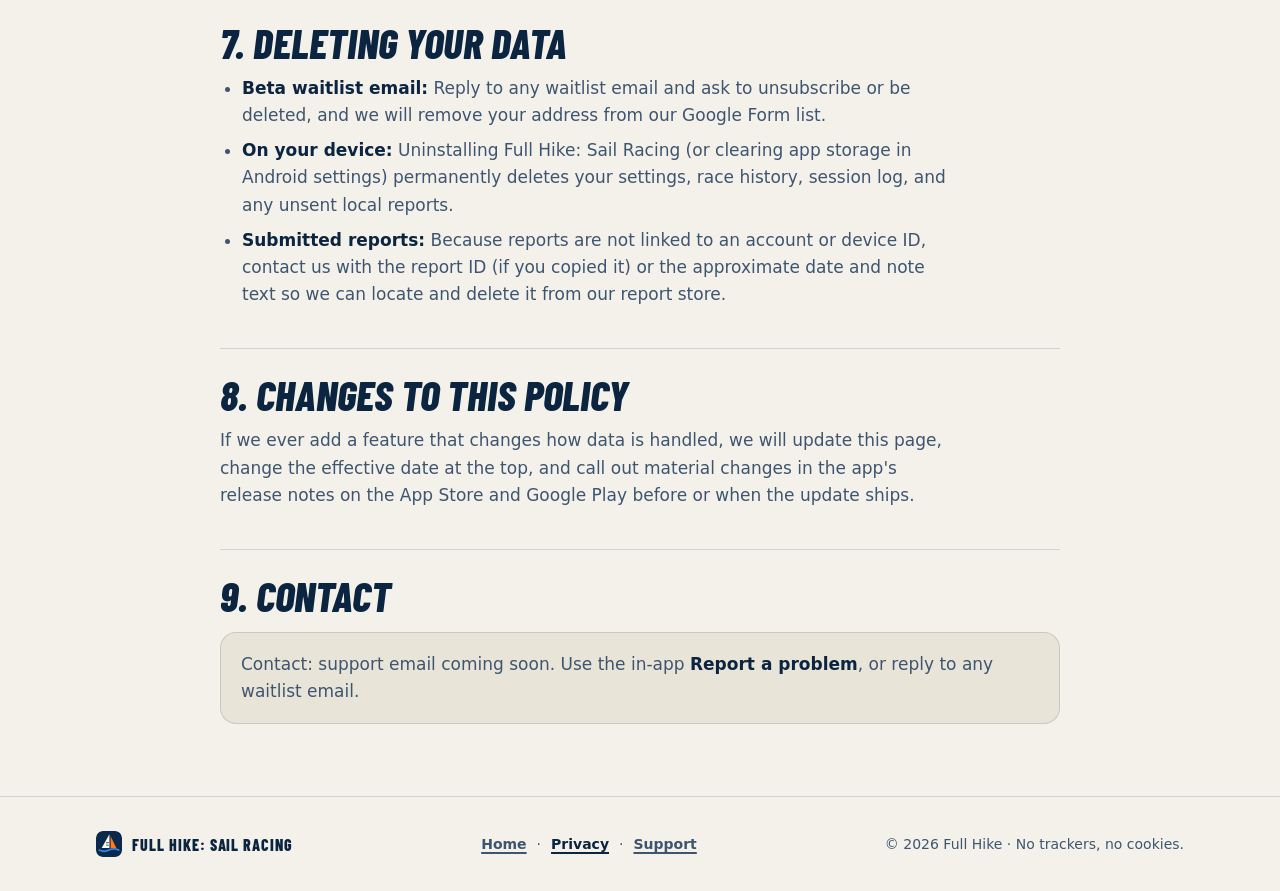
==== commit 05f2e949: "Drop permanent no-IAP promise from launch page and clarify privacy policy" ====
--- a/privacy/index.html
+++ b/privacy/index.html
@@ -56,7 +56,7 @@
 
 <main class="prose-wrap prose">
   <div class="callout">
-    <p><strong>The short version:</strong> On <strong>fullhike.com</strong>, we use zero cookies, zero analytics, and zero trackers. If you join the beta waitlist, we collect only your email address (processed via Google Forms) solely to let you know when the beta and launch open. In the <strong>Full Hike: Sail Racing</strong> app, play is offline with no accounts, no ads, no in-app purchases, and no analytics or tracking SDKs. Your settings and race history stay on your phone, and nothing leaves your device unless you open <strong>Report a problem</strong> and tap <strong>Send report</strong>.</p>
+    <p><strong>The short version:</strong> On <strong>fullhike.com</strong>, we use zero cookies, zero analytics, and zero trackers. If you join the beta waitlist, we collect only your email address (processed via Google Forms) solely to let you know when the beta and launch open. In the <strong>Full Hike: Sail Racing</strong> app, play is offline with no accounts, no ads, no in-app purchases at launch, and no analytics or tracking SDKs. Your settings and race history stay on your phone, and nothing leaves your device unless you open <strong>Report a problem</strong> and tap <strong>Send report</strong>.</p>
   </div>
 
   <h2>1. This website (fullhike.com) &amp; waitlist</h2>
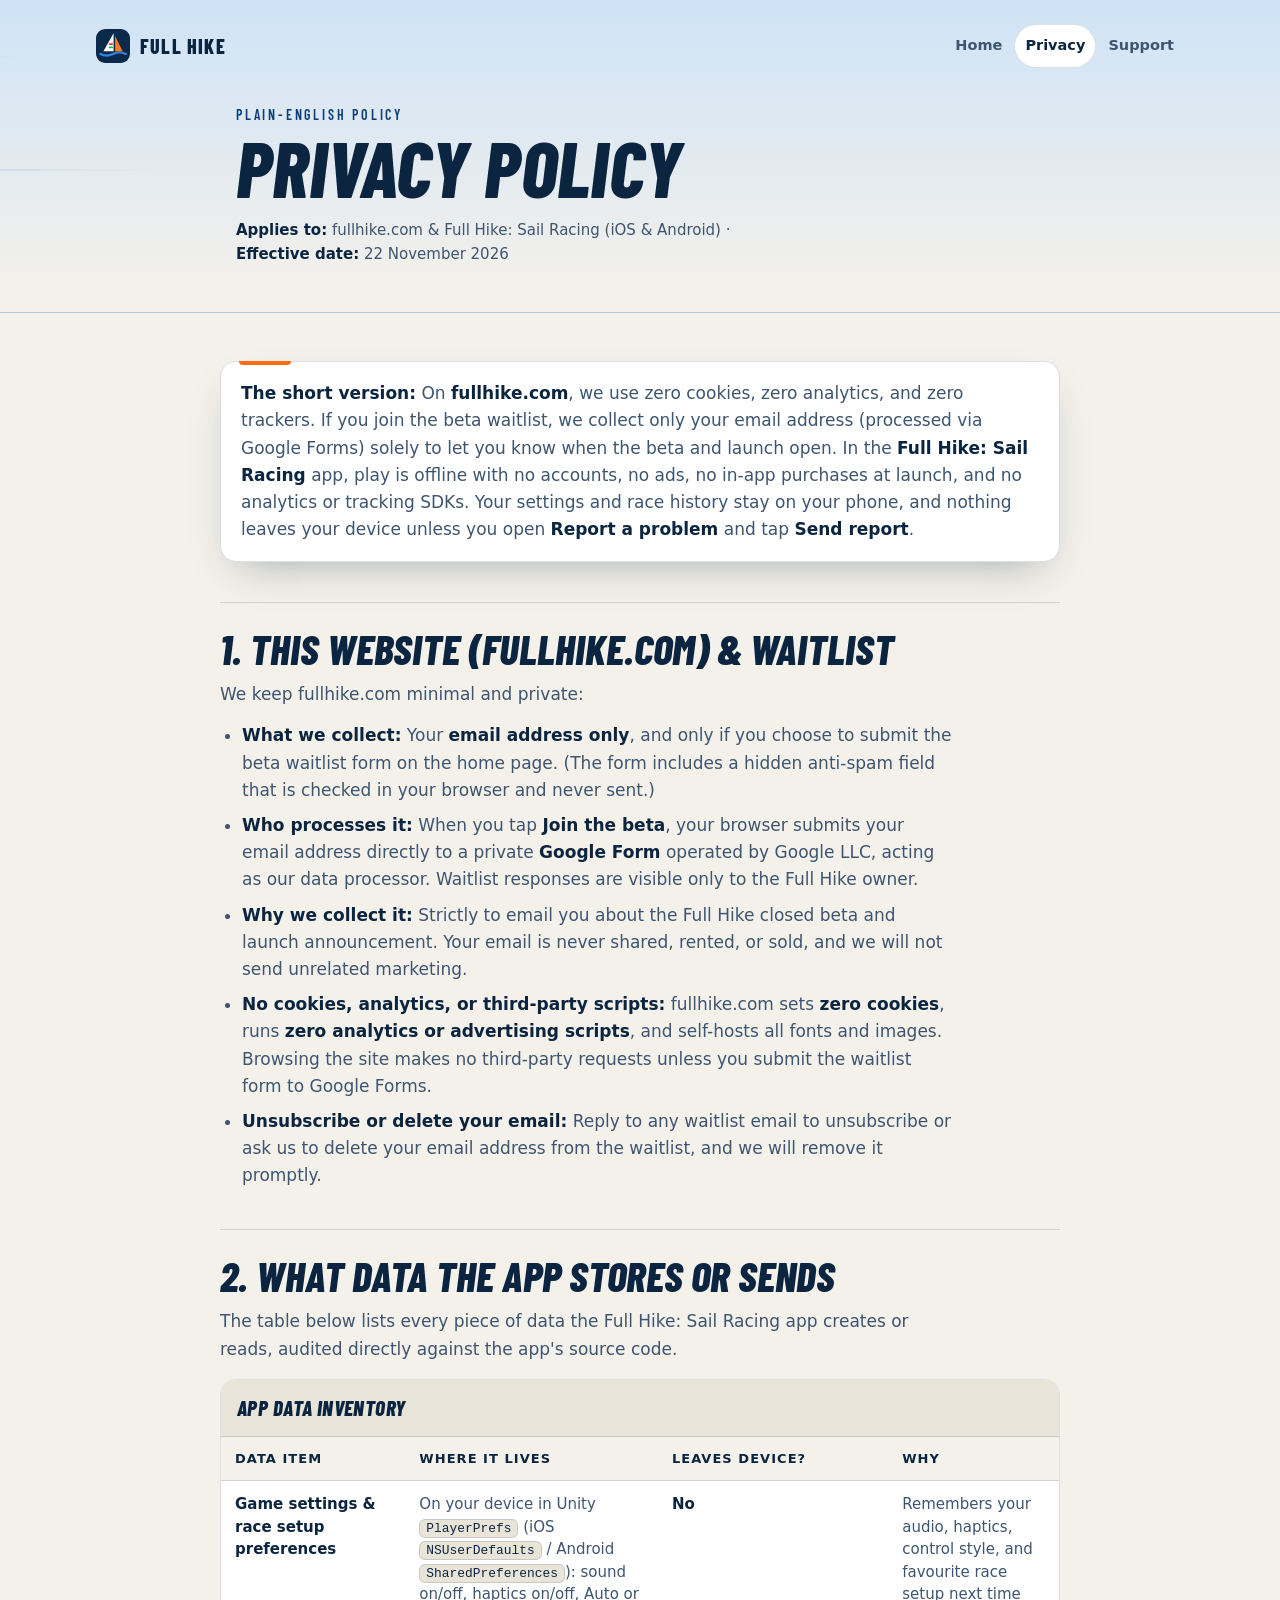
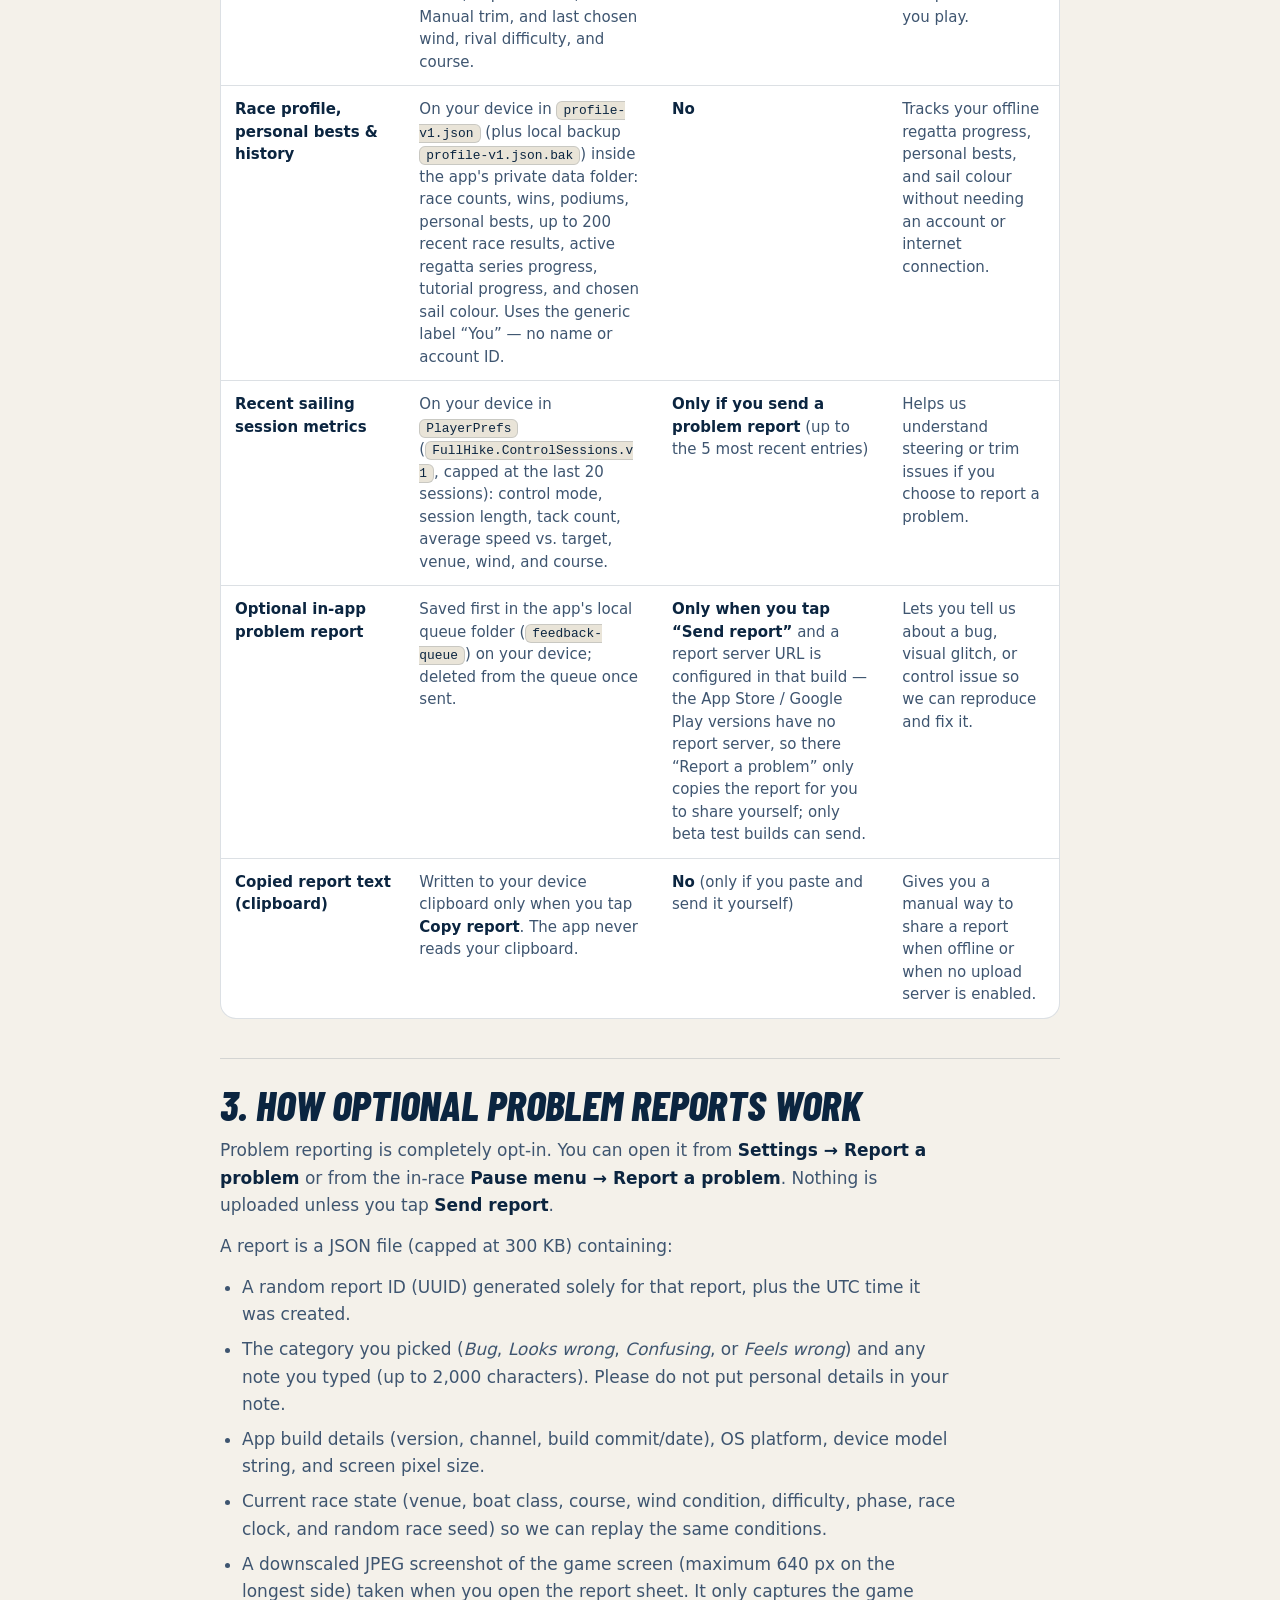
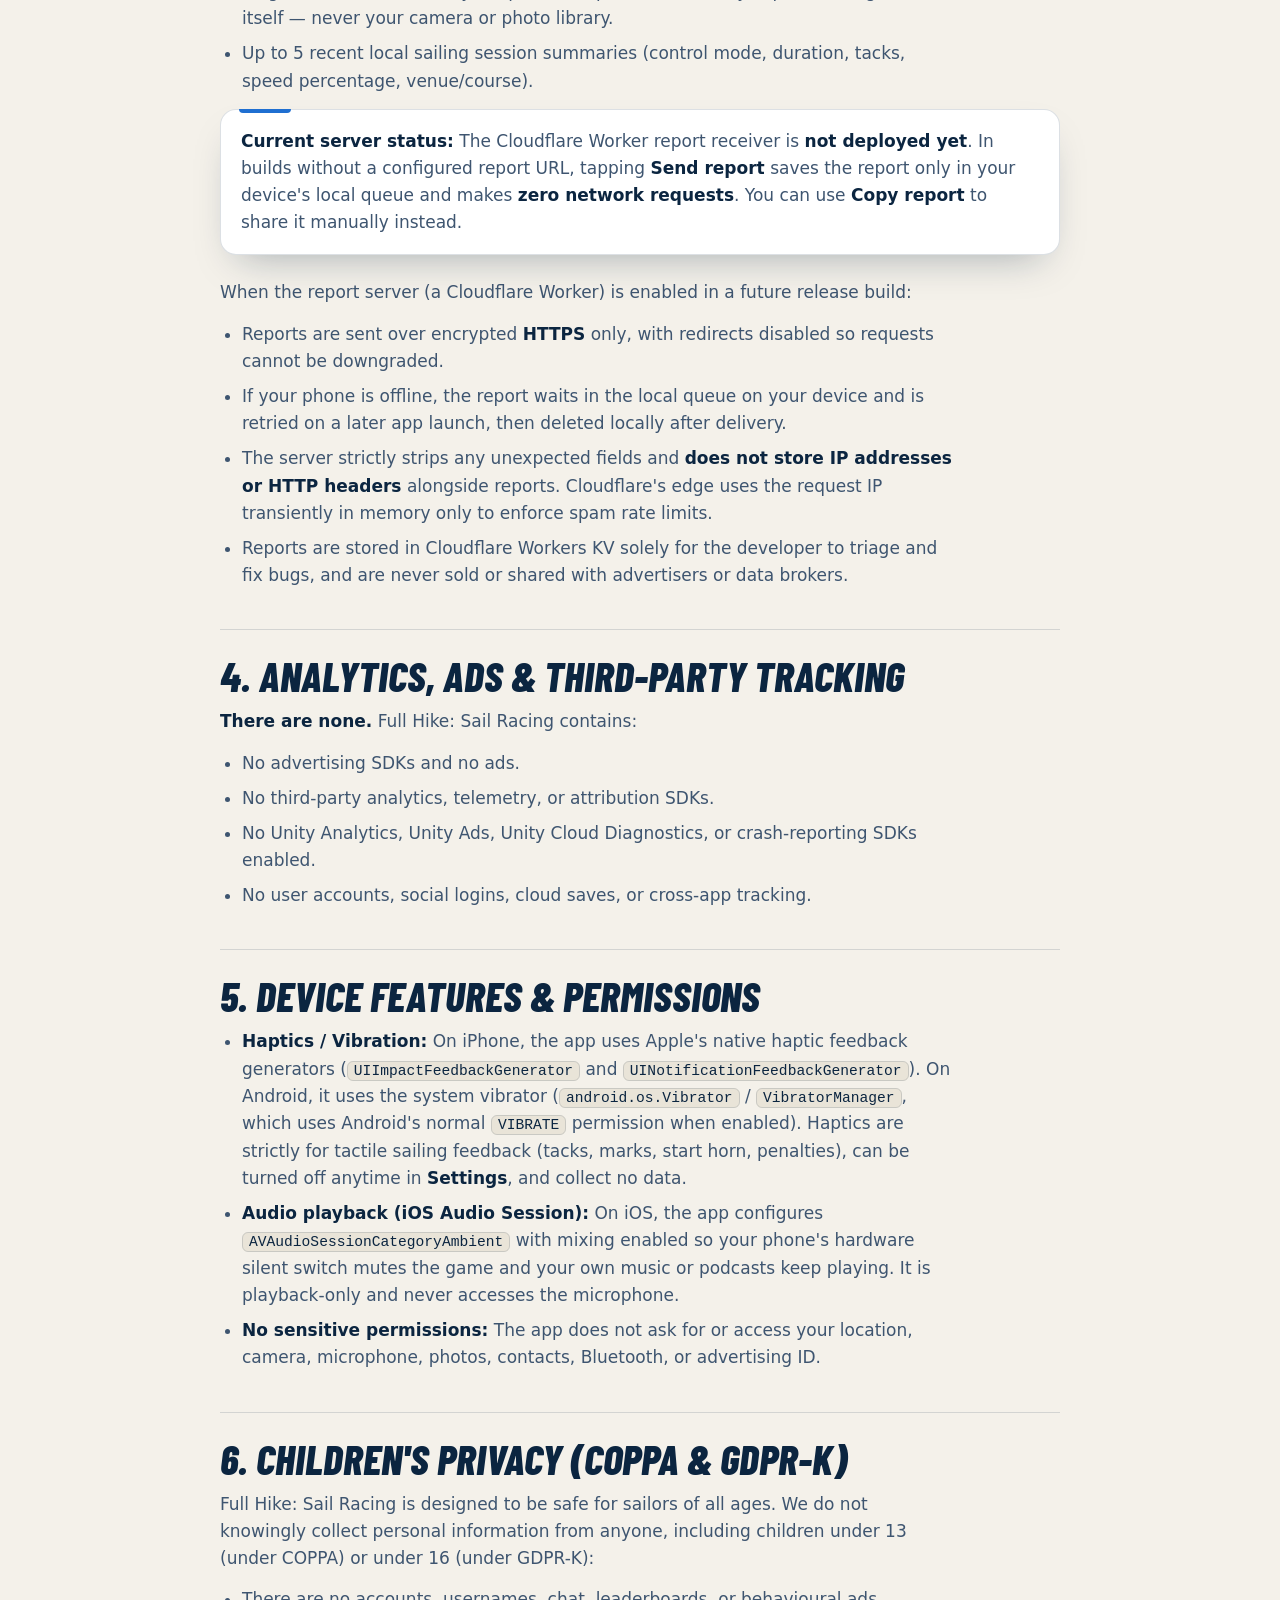
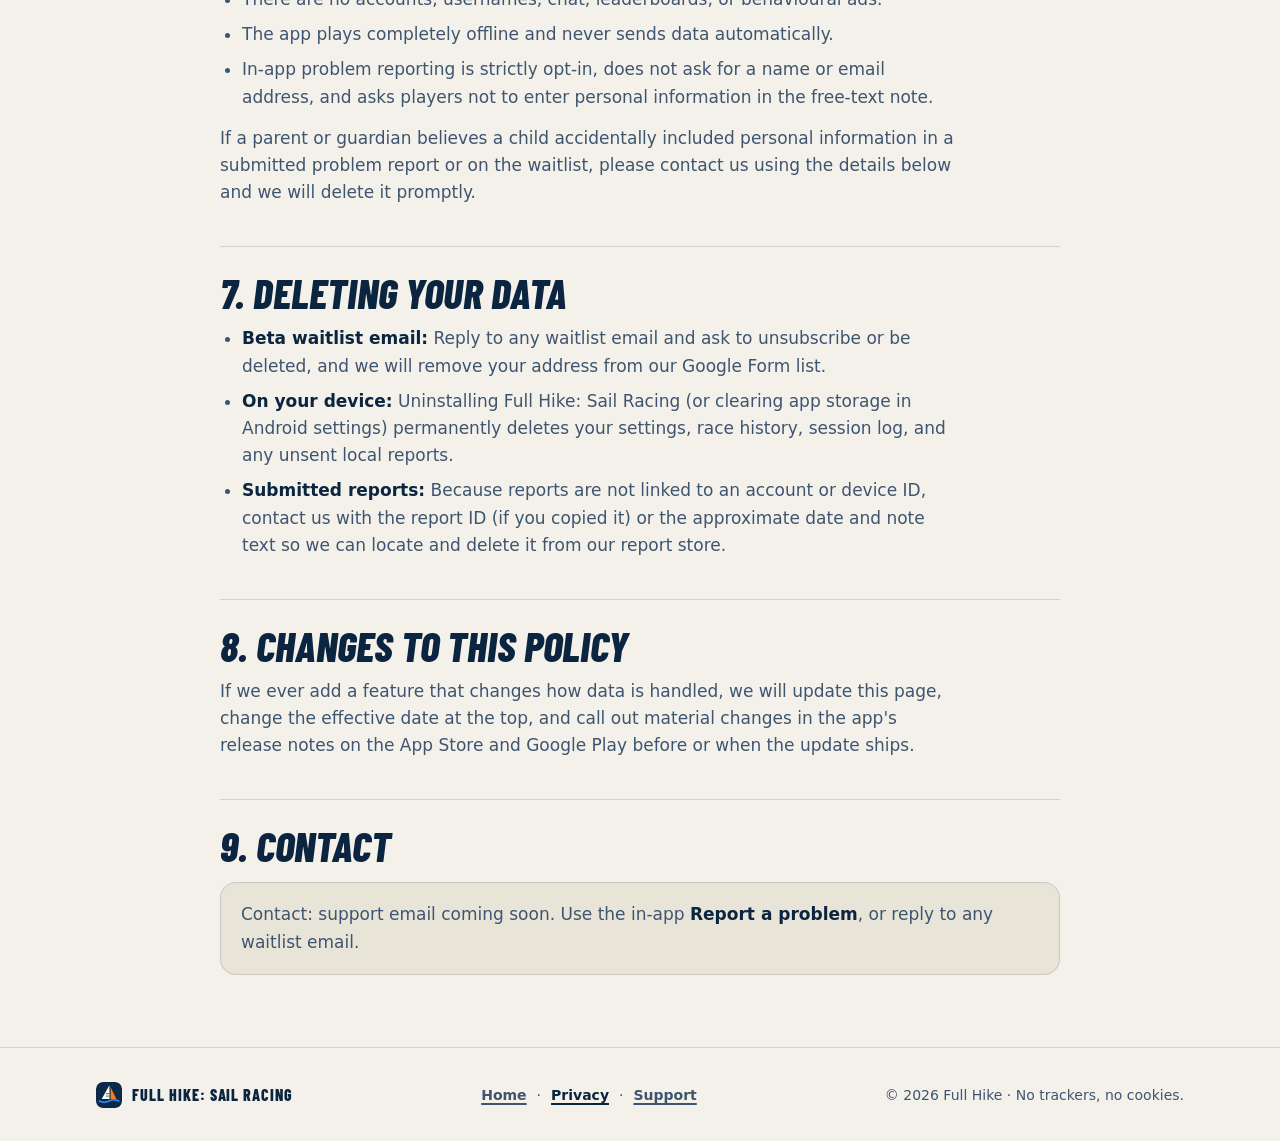
==== commit 0d4a1b3f: "Clarify store vs beta report sending in privacy data table" ====
--- a/privacy/index.html
+++ b/privacy/index.html
@@ -105,7 +105,7 @@
         <tr>
           <th scope="row">Optional in-app problem report</th>
           <td>Saved first in the app's local queue folder (<code>feedback-queue</code>) on your device; deleted from the queue once sent.</td>
-          <td><strong>Only when you tap &ldquo;Send report&rdquo;</strong> and a report server URL is configured in that build</td>
+          <td><strong>Only when you tap &ldquo;Send report&rdquo;</strong> and a report server URL is configured in that build &mdash; the App Store / Google Play versions have no report server, so there &ldquo;Report a problem&rdquo; only copies the report for you to share yourself; only beta test builds can send.</td>
           <td>Lets you tell us about a bug, visual glitch, or control issue so we can reproduce and fix it.</td>
         </tr>
         <tr>
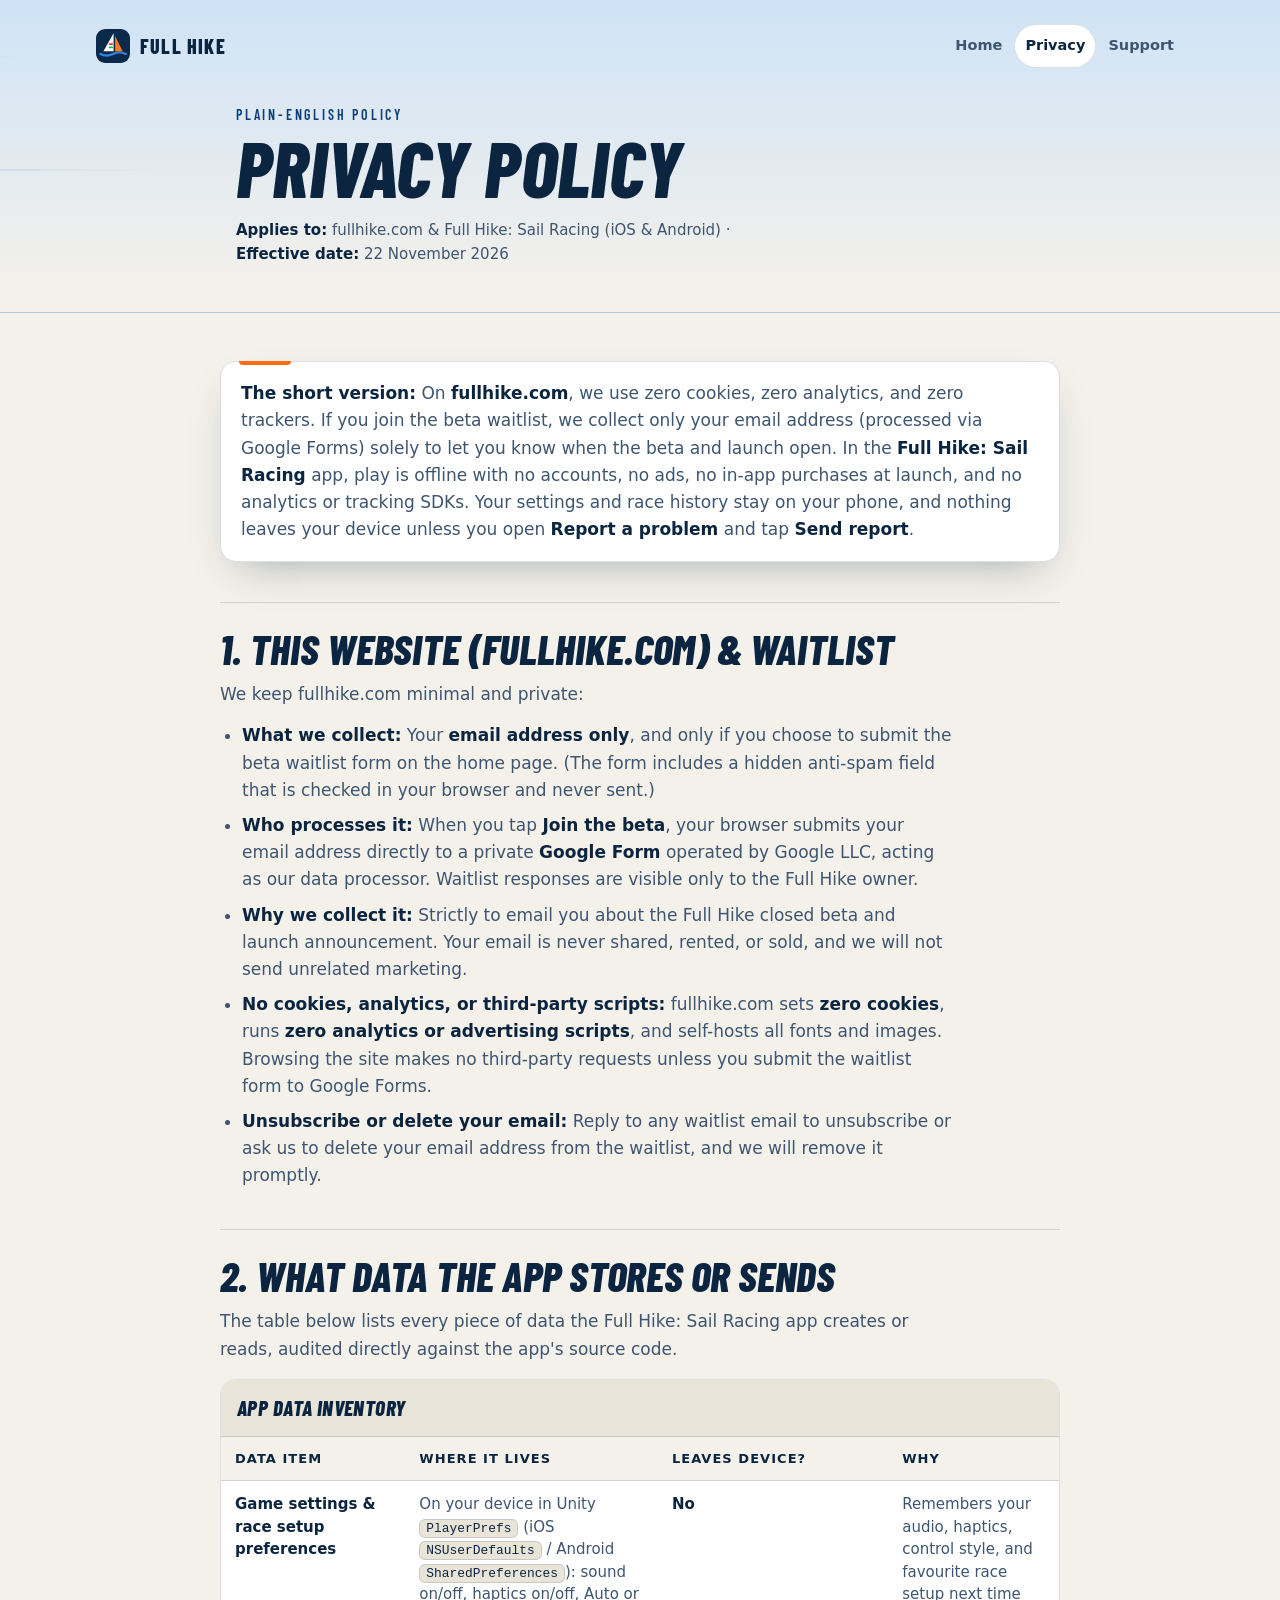
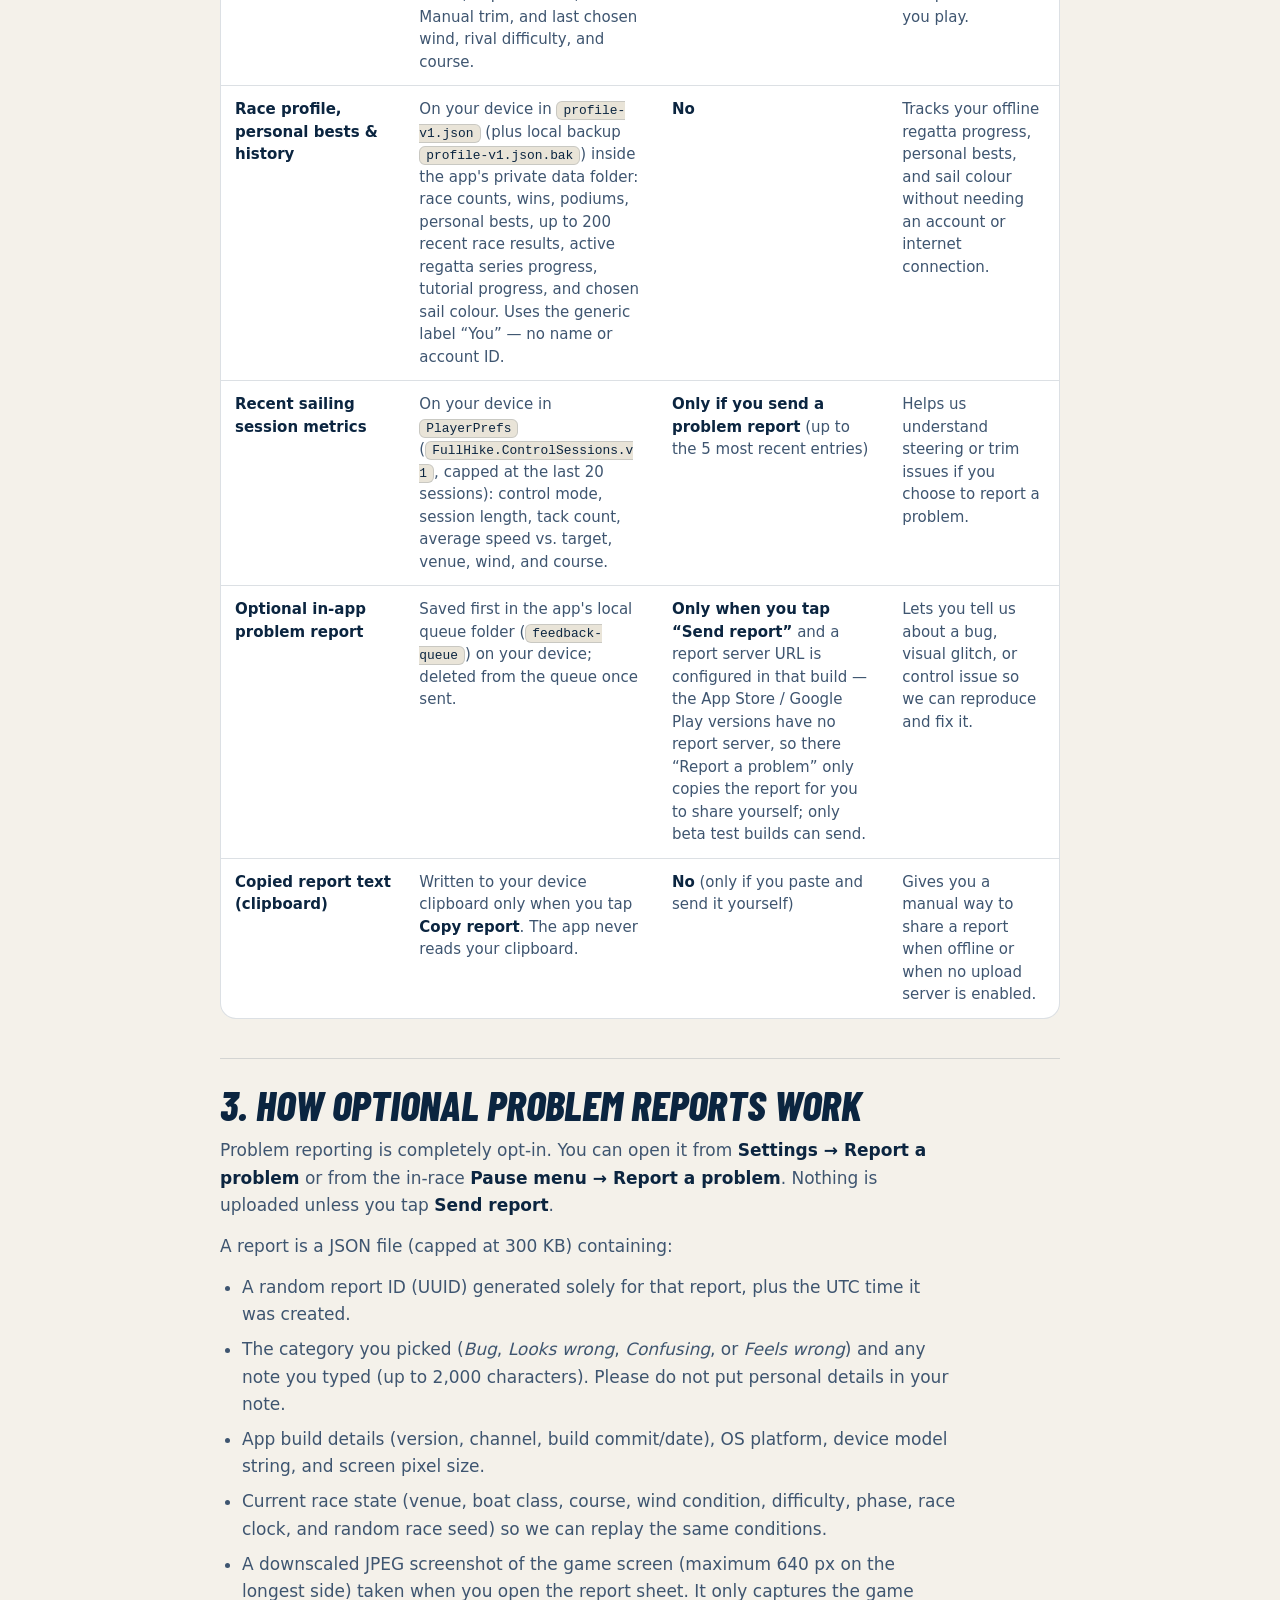
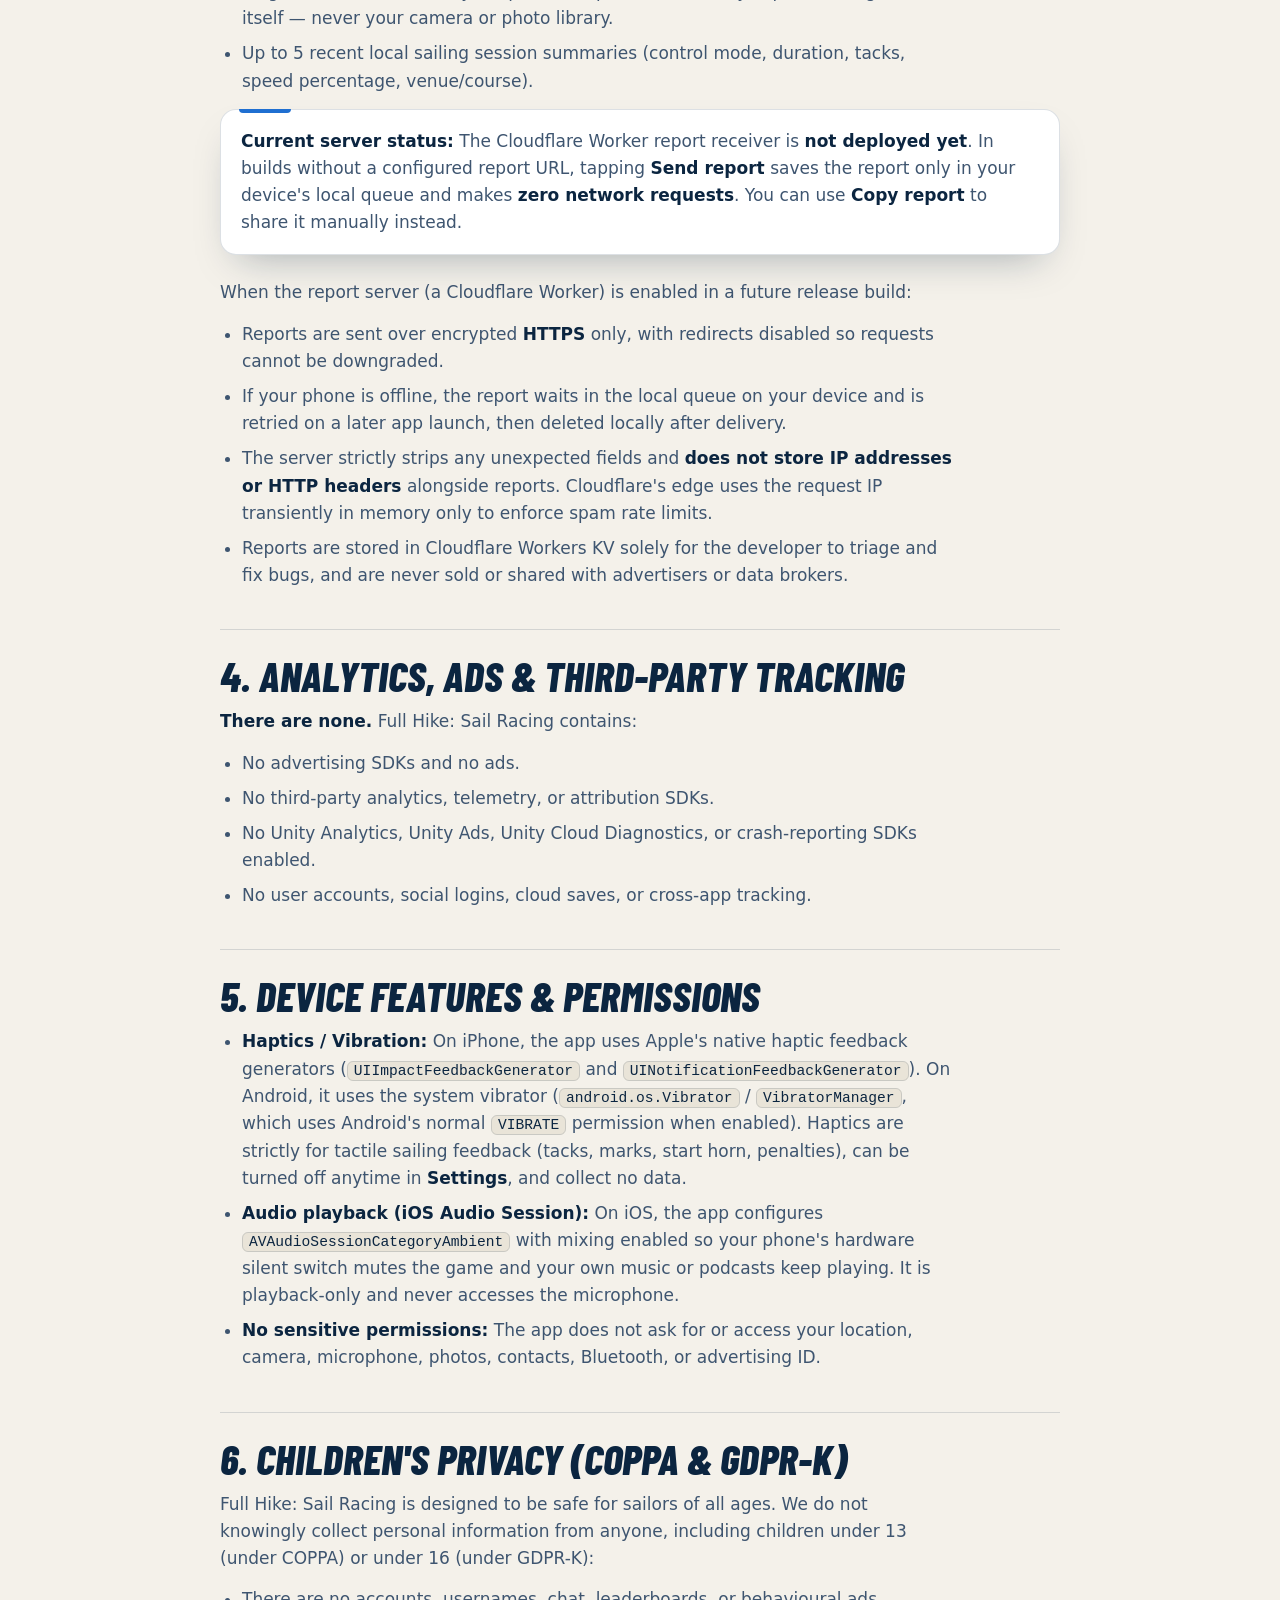
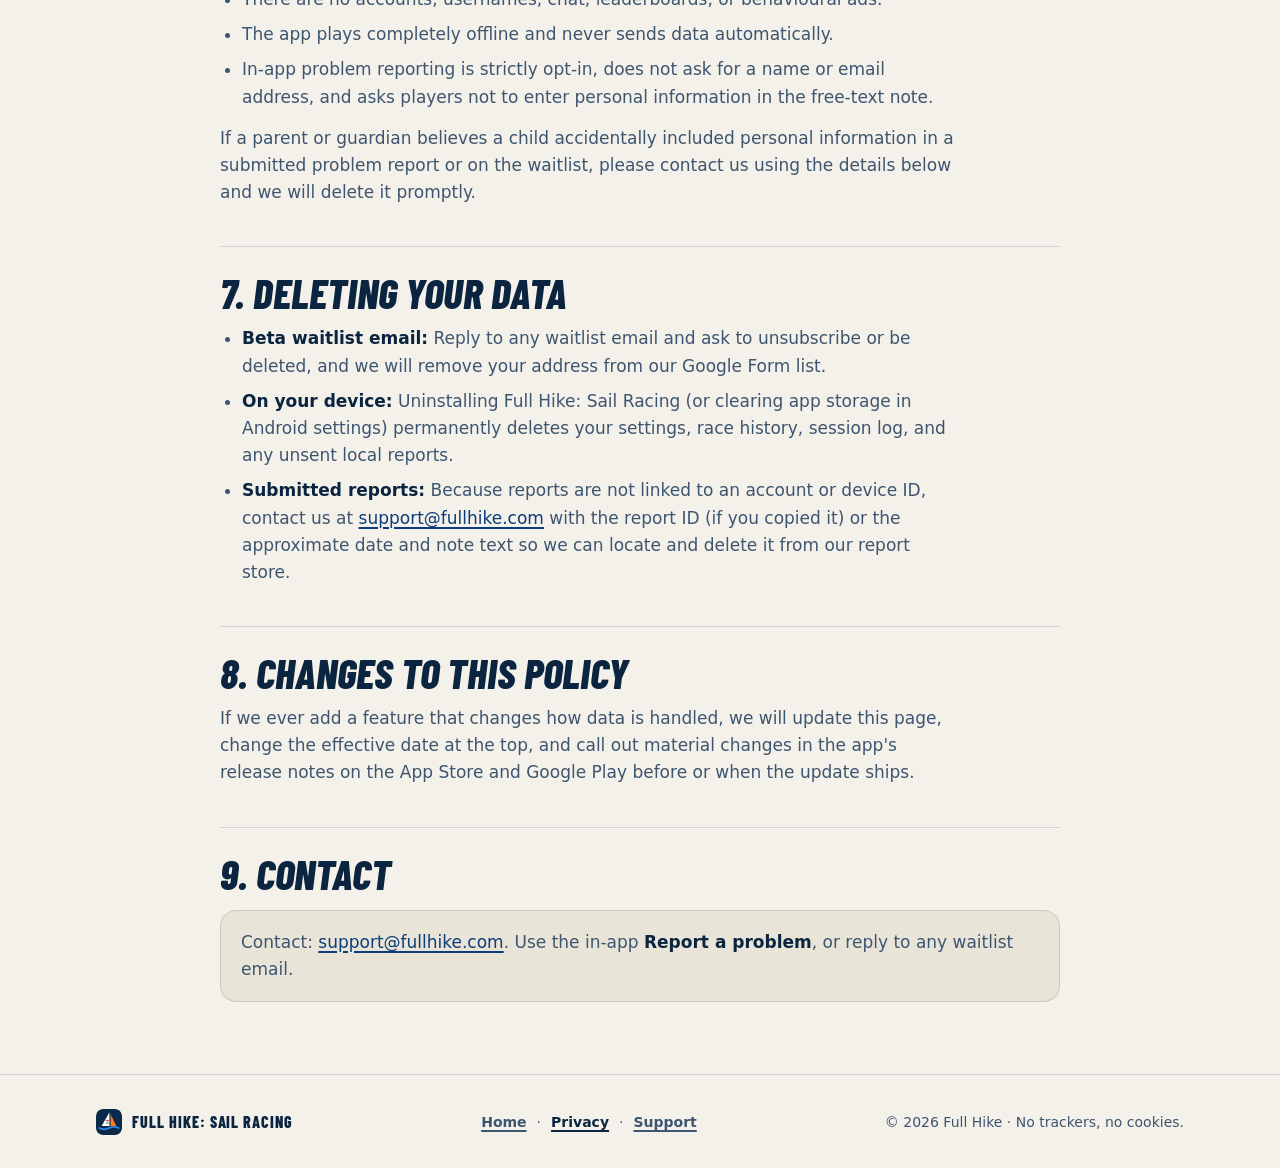
==== commit eb70dc06: "Add support@fullhike.com email and clarify Copy report steps" ====
--- a/privacy/index.html
+++ b/privacy/index.html
@@ -171,7 +171,7 @@
   <ul>
     <li><strong>Beta waitlist email:</strong> Reply to any waitlist email and ask to unsubscribe or be deleted, and we will remove your address from our Google Form list.</li>
     <li><strong>On your device:</strong> Uninstalling Full Hike: Sail Racing (or clearing app storage in Android settings) permanently deletes your settings, race history, session log, and any unsent local reports.</li>
-    <li><strong>Submitted reports:</strong> Because reports are not linked to an account or device ID, contact us with the report ID (if you copied it) or the approximate date and note text so we can locate and delete it from our report store.</li>
+    <li><strong>Submitted reports:</strong> Because reports are not linked to an account or device ID, contact us at <a href="mailto:support@fullhike.com">support@fullhike.com</a> with the report ID (if you copied it) or the approximate date and note text so we can locate and delete it from our report store.</li>
   </ul>
 
   <h2>8. Changes to this policy</h2>
@@ -179,8 +179,7 @@
 
   <h2>9. Contact</h2>
   <div class="contact-box">
-    <!-- TODO-OWNER: Replace placeholder support@fullhike.example with the real support email address and link it here once live -->
-    <p>Contact: support email coming soon. Use the in-app <strong>Report a problem</strong>, or reply to any waitlist email.</p>
+    <p>Contact: <a href="mailto:support@fullhike.com">support@fullhike.com</a>. Use the in-app <strong>Report a problem</strong>, or reply to any waitlist email.</p>
   </div>
 </main>
 
